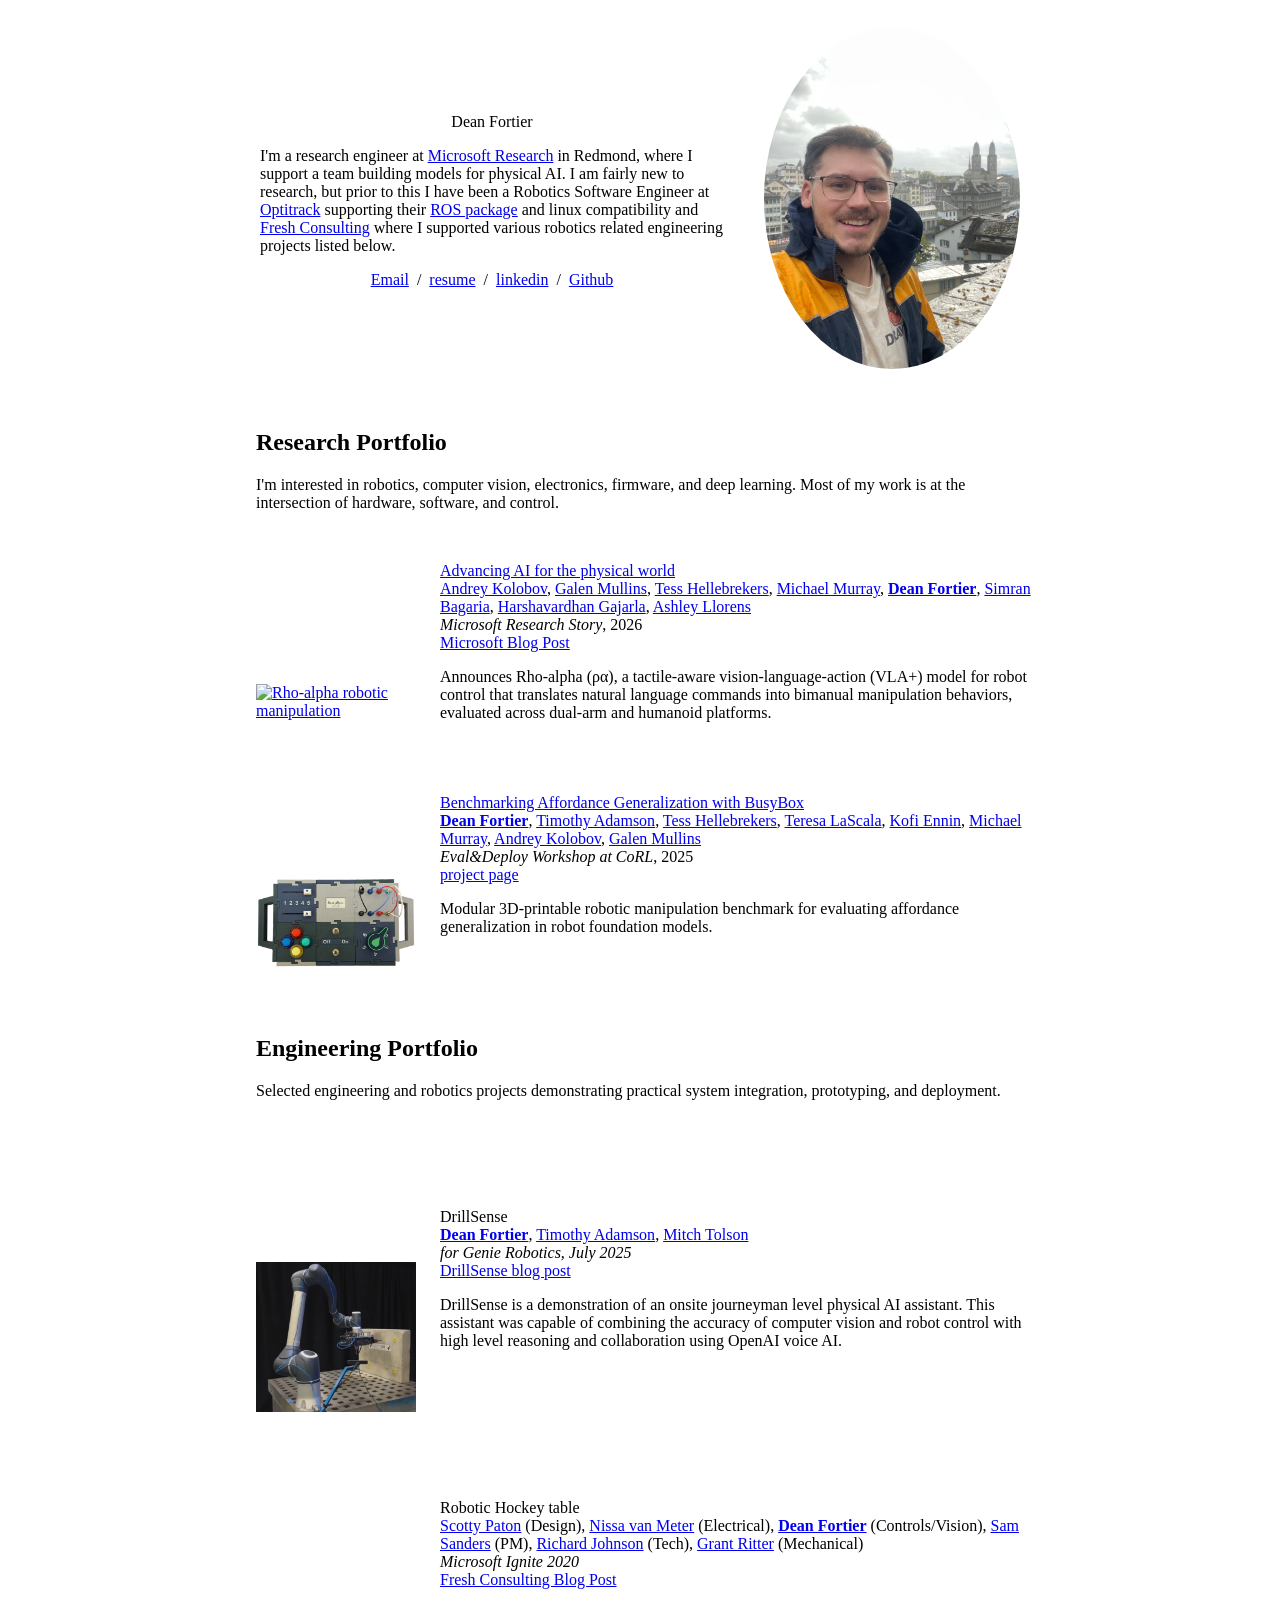
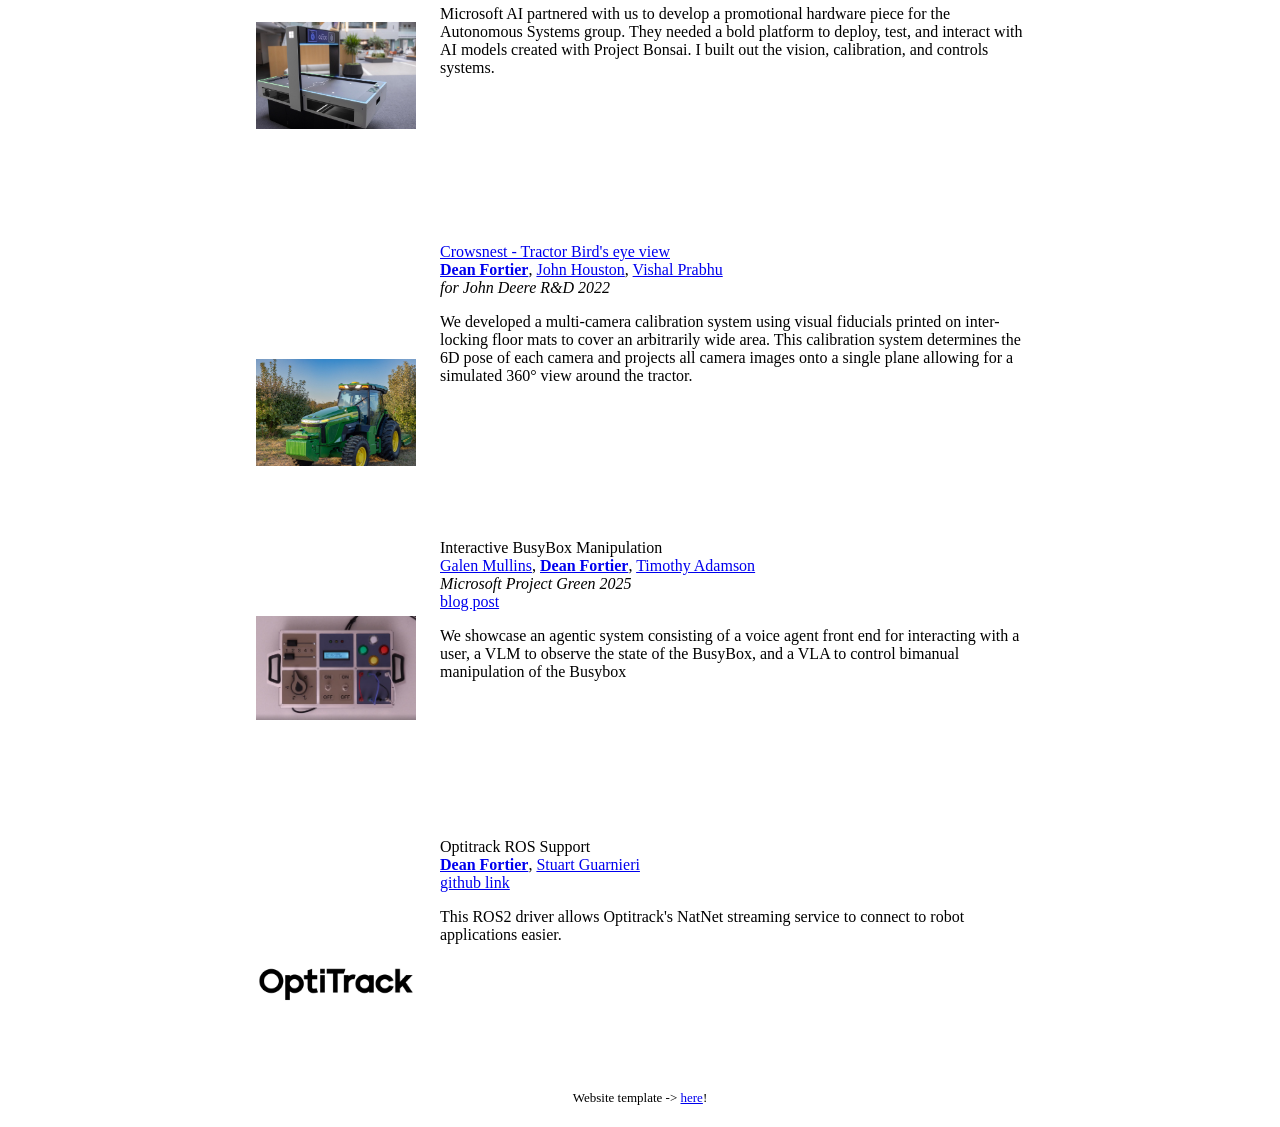
==== index.html @ b057dee7 "add rho-alpha blog post" ====
<!DOCTYPE HTML>
<html lang="en">
  <head>
    <meta http-equiv="Content-Type" content="text/html; charset=UTF-8">

    <title>Dean Fortier</title>

    <meta name="author" content="Dean Fortier">
    <meta name="viewport" content="width=device-width, initial-scale=1">
    <link rel="shortcut icon" href="images/favicon/favicon.ico" type="image/x-icon">
    <link rel="stylesheet" type="text/css" href="stylesheet.css">
    
  </head>

  <body>
    <table style="width:100%;max-width:800px;border:0px;border-spacing:0px;border-collapse:separate;margin-right:auto;margin-left:auto;"><tbody>
      <tr style="padding:0px">
        <td style="padding:0px">
          <table style="width:100%;border:0px;border-spacing:0px;border-collapse:separate;margin-right:auto;margin-left:auto;"><tbody>
            <tr style="padding:0px">
              <td style="padding:2.5%;width:63%;vertical-align:middle">
                <p class="name" style="text-align: center;">
                  Dean Fortier
                </p>
                <p>
		I'm a research engineer at <a href="https://www.microsoft.com/en-us/research/lab/microsoft-research-ai/">Microsoft Research</a> in Redmond, where I support a team building models for physical AI.
    I am fairly new to research, but prior to this I have been a Robotics Software Engineer at <a href="https://www.optitrack.com/">Optitrack</a> supporting their <a href="https://github.com/OptiTrack/mocap4ros2_optitrack">ROS package</a> and linux compatibility
    and <a href="https://www.freshconsulting.com/">Fresh Consulting</a> where I supported various robotics related engineering projects listed below.
                </p>
                <p style="text-align:center">
                  <a href="mailto:dean4ta@gmail.com">Email</a> &nbsp;/&nbsp;
                  <a href="data/Dean_Fortier_Resume_2026.pdf">resume</a> &nbsp;/&nbsp;
                  <a href="https://www.linkedin.com/in/deanfortier/">linkedin</a> &nbsp;/&nbsp;
                  <a href="https://github.com/dean4ta/">Github</a>
                </p>
              </td>
              <td style="padding:2.5%;width:37%;max-width:37%">
                <a href="images/DeanFortier.jpg"><img style="width:100%;max-width:100%;object-fit: cover; border-radius: 50%;" alt="profile photo" src="images/DeanFortier.jpg" class="hoverZoomLink"></a>
              </td>
            </tr>
          </tbody></table>
          <table style="width:100%;border:0px;border-spacing:0px;border-collapse:separate;margin-right:auto;margin-left:auto;"><tbody>
              <tr>
              <td style="padding:16px;width:100%;vertical-align:middle">
                <h2>Research Portfolio</h2>
                <p>
                  I'm interested in robotics, computer vision, electronics, firmware, and deep learning. Most of my work is at the intersection of hardware, software, and control.
                </p>
              </td>
            </tr>
          </tbody></table>
          <table style="width:100%;border:0px;border-spacing:0px 10px;border-collapse:separate;margin-right:auto;margin-left:auto;"><tbody>

<tr onmouseout="rhoalpha_stop()" onmouseover="rhoalpha_start()">
      <td style="padding:16px;width:20%;vertical-align:middle">
        <a href="https://www.microsoft.com/en-us/research/story/advancing-ai-for-the-physical-world/">
          <div class="one">
            <div class="two" id='rhoalpha_image'>
              <video width="160" height="100" muted autoplay loop style="object-fit: cover;">
                <source src="images/aloha_rotate_busybox.mp4" type="video/mp4">
                Your browser does not support the video tag.
              </video>
            </div>
            <img id="rhoalpha_hero" src="https://www.microsoft.com/en-us/research/wp-content/uploads/2026/01/Rho-Alpha_hero_2000x1333-1024x682.jpg" width="160" height="100" style="object-fit: cover;" alt="Rho-alpha robotic manipulation">
          </div>
        </a>
        <script type="text/javascript">
          function rhoalpha_start() {
            document.getElementById('rhoalpha_image').style.opacity = "1";
            document.getElementById('rhoalpha_hero').style.opacity = "0";
          }

          function rhoalpha_stop() {
            document.getElementById('rhoalpha_image').style.opacity = "0";
            document.getElementById('rhoalpha_hero').style.opacity = "1";
          }
          rhoalpha_stop();
        </script>
      </td>
      <td style="padding:8px;width:80%;vertical-align:middle">
        <a href="https://www.microsoft.com/en-us/research/story/advancing-ai-for-the-physical-world/">
          <span class="papertitle">Advancing AI for the physical world</span>
        </a>
        <br>
        <a href="https://www.microsoft.com/en-us/research/people/akolobov/">Andrey Kolobov</a>,
        <a href="https://www.linkedin.com/in/galen-mullins-b077a66a/">Galen Mullins</a>,
        <a href="https://tesshellebrekers.com/">Tess Hellebrekers</a>,
        <a href="https://www.mmurray.com/">Michael Murray</a>,
        <a href="https://www.linkedin.com/in/deanfortier/"><strong>Dean Fortier</strong></a>,
        <a href="https://www.linkedin.com/in/simran-bagaria-12bb79246/">Simran Bagaria</a>,
        <a href="https://www.linkedin.com/in/harshavardhan-reddy18/">Harshavardhan Gajarla</a>,
        <a href="https://www.microsoft.com/en-us/research/people/allorens/?msockid=086d971b30686dc43aa0822e312b6cba">Ashley Llorens</a>
        <br>
        <em>Microsoft Research Story</em>, 2026
        <br>
        <a href="https://www.microsoft.com/en-us/research/story/advancing-ai-for-the-physical-world/">Microsoft Blog Post</a>
        <p></p>
        <p>
        Announces Rho-alpha (ρα), a tactile-aware vision-language-action (VLA+) model for robot control that translates natural language commands into bimanual manipulation behaviors, evaluated across dual-arm and humanoid platforms.
        </p>
      </td>
    </tr>

<tr onmouseout="busybox_stop()" onmouseover="busybox_start()">
      <td style="padding:16px;width:20%;vertical-align:middle">
        <div class="one">
          <div class="two" id='busybox_image'>
            <video width="160" height="100" muted autoplay loop style="object-fit: cover;">
              <source src="images/bb_teleop.mp4" type="video/mp4">
              Your browser does not support the video tag.
            </video>
          </div>
          <img id="busybox_hero" src='images/bb_head_no_background.png' width="160">
        </div>
        <script type="text/javascript">
          function busybox_start() {
            document.getElementById('busybox_image').style.opacity = "1";
            document.getElementById('busybox_hero').style.opacity = "0";
          }

          function busybox_stop() {
            document.getElementById('busybox_image').style.opacity = "0";
            document.getElementById('busybox_hero').style.opacity = "1";
          }
          busybox_stop();
        </script>
      </td>
      <td style="padding:8px;width:80%;vertical-align:middle">
        <a href="https://microsoft.github.io/BusyBox/">
          <span class="papertitle">Benchmarking Affordance Generalization with BusyBox</span>
        </a>
        <br>
        <a href="https://www.linkedin.com/in/deanfortier/"><strong>Dean Fortier</strong></a>,
        <a href="https://scholar.google.com/citations?user=-NVFbtsAAAAJ&hl=en&oi=ao">Timothy Adamson</a>,
        <a href="https://tesshellebrekers.com/">Tess Hellebrekers</a>,
        <a href="https://www.linkedin.com/in/teresa-lascala-046130b8/">Teresa LaScala</a>,
        <a href="https://www.linkedin.com/in/kofi-ennin-a8443024a/">Kofi Ennin</a>,
        <a href="https://www.mmurray.com/">Michael Murray</a>,
        <a href="https://www.microsoft.com/en-us/research/people/akolobov/">Andrey Kolobov</a>,
        <a href="https://www.linkedin.com/in/galen-mullins-b077a66a/">Galen Mullins</a>
        <br>
        <em>Eval&Deploy Workshop at CoRL</em>, 2025
        <br>
        <a href="https://microsoft.github.io/BusyBox/">project page</a>
        <p></p>
        <p>
        Modular 3D-printable robotic manipulation benchmark for evaluating affordance generalization in robot foundation models.
        </p>
      </td>
    </tr>
    <tr>
      <td style="padding:16px;width:100%;vertical-align:middle" colspan="2">
        <h2>Engineering Portfolio</h2>
        <p>
          Selected engineering and robotics projects demonstrating practical system integration, prototyping, and deployment.
        </p>
      </td>
    </tr>

    <tr onmouseout="drillsense_stop()" onmouseover="drillsense_start()">
      <td style="padding:16px;width:20%;vertical-align:middle">
        <div class="one">
          <div class="two" id='drillsense_image'>
            <video width="160" height="100" muted autoplay loop style="object-fit: cover;">
              <source src="images/drillsense_demo.mp4" type="video/mp4">
              Your browser does not support the video tag.
            </video>
          </div>
          <img id="drillsense_hero" src='images/drillsense_hero.png' width="160" alt="DrillSense hero image">
        </div>
        <script type="text/javascript">
          function drillsense_start() {
            document.getElementById('drillsense_image').style.opacity = "1";
            document.getElementById('drillsense_hero').style.opacity = "0";
          }

          function drillsense_stop() {
            document.getElementById('drillsense_image').style.opacity = "0";
            document.getElementById('drillsense_hero').style.opacity = "1";
          }
          drillsense_stop();
        </script>
      </td>
      <td style="padding:8px;width:80%;vertical-align:middle">
        <span class="papertitle">DrillSense</span>
        <br>
        <a href="https://www.linkedin.com/in/deanfortier/"><strong>Dean Fortier</strong></a>,
        <a href="https://scholar.google.com/citations?user=-NVFbtsAAAAJ&hl=en&oi=ao">Timothy Adamson</a>,
        <a href="https://www.linkedin.com/in/mitch-tolson">Mitch Tolson</a>
        <br>
        <em>for Genie Robotics, July 2025</em>
        <br>
        <a href="blog_posts/drillsense.html">DrillSense blog post</a>
        <!-- Add blog post link here -->
        <p></p>
        <p>
        DrillSense is a demonstration of an onsite journeyman level physical AI assistant. This assistant was capable of combining the accuracy of computer vision and robot control with high level reasoning and collaboration using OpenAI voice AI.
        </p>
      </td>
    </tr>
    <tr onmouseout="hockey_stop()" onmouseover="hockey_start()">
      <td style="padding:16px;width:20%;vertical-align:middle">
        <div class="one">
          <div class="two" id='hockey_image'>
            <video width="100" height="160" muted autoplay loop style="object-fit: cover;">
              <source src="images/hockey_bot_demo.MP4" type="video/mp4">
              Your browser does not support the video tag.
            </video>
          </div>
          <img id="hockey_hero" src='images/Hockeybot-Hero-Shot.jpg' width="160" alt="Robotic Hockey table hero image">
        </div>
        <script type="text/javascript">
          function hockey_start() {
            document.getElementById('hockey_image').style.opacity = "1";
            document.getElementById('hockey_hero').style.opacity = "0";
          }

          function hockey_stop() {
            document.getElementById('hockey_image').style.opacity = "0";
            document.getElementById('hockey_hero').style.opacity = "1";
          }
          hockey_stop();
        </script>
      </td>
      <td style="padding:8px;width:80%;vertical-align:middle">
        <span class="papertitle">Robotic Hockey table</span>
        <br>
        <a href="https://www.scottypaton.com/">Scotty Paton</a> (Design),
        <a href="https://www.linkedin.com/in/nissa-van-meter/">Nissa van Meter</a> (Electrical),
        <a href="https://www.linkedin.com/in/deanfortier/"><strong>Dean Fortier</strong></a> (Controls/Vision),
        <a href="https://www.linkedin.com/in/samantha-sanders/">Sam Sanders</a> (PM),
        <a href="https://www.linkedin.com/in/richard-brian-johnson/">Richard Johnson</a> (Tech),
        <a href="https://www.grantritterdesigns.com/">Grant Ritter</a> (Mechanical)
        <br>
        <em>Microsoft Ignite 2020</em>
        <br>
        <a href="https://www.freshconsulting.com/work/microsoft-robotic-air-hockey/">Fresh Consulting Blog Post</a>
        <p>
        Microsoft AI partnered with us to develop a promotional hardware piece for the Autonomous Systems group. They needed a bold platform to deploy, test, and interact with AI models created with Project Bonsai. I built out the vision, calibration, and controls systems.
        </p>
      </td>
    </tr>

    <tr onmouseout="crowsnest_stop()" onmouseover="crowsnest_start()">
      <td style="padding:16px;width:20%;vertical-align:middle">
        <div class="one">
          <div class="two" id='crowsnest_image'>
            <video width="100" height="180" muted autoplay loop style="object-fit: cover;">
              <source src="images/crows_demo.mp4" type="video/mp4">
              Your browser does not support the video tag.
            </video>
          </div>
          <img id="crowsnest_hero" src='images/E-Power-tractor_01.jpg' width="160" alt="Crowsnest hero image">
        </div>
        <script type="text/javascript">
          function crowsnest_start() {
            document.getElementById('crowsnest_image').style.opacity = "1";
            document.getElementById('crowsnest_hero').style.opacity = "0";
          }

          function crowsnest_stop() {
            document.getElementById('crowsnest_image').style.opacity = "0";
            document.getElementById('crowsnest_hero').style.opacity = "1";
          }
          crowsnest_stop();
        </script>
      </td>
      <td style="padding:8px;width:80%;vertical-align:middle">
        <a href="https://www.deere.com/">
          <span class="papertitle">Crowsnest - Tractor Bird's eye view</span>
        </a>
        <br>
        <a href="https://www.linkedin.com/in/deanfortier/"><strong>Dean Fortier</strong></a>,
        <a href="https://www.linkedin.com/in/john-houston-700b24132/">John Houston</a>,
        <a href="https://www.linkedin.com/in/vishal-prabhu/">Vishal Prabhu</a>
        <br>
        <em>for John Deere R&amp;D 2022</em>
        <p></p>
        <p>
        We developed a multi-camera calibration system using visual fiducials printed on inter-locking floor mats to cover an arbitrarily wide area. This calibration system determines the 6D pose of each camera and projects all camera images onto a single plane allowing for a simulated 360&deg; view around the tractor.
        </p>
      </td>
    </tr>
    <tr onmouseout="interactive_busybox_stop()" onmouseover="interactive_busybox_start()">
      <td style="padding:16px;width:20%;vertical-align:middle">
        <div class="one">
          <div class="two" id='interactive_busybox_image'>
            <video width="160" height="100" muted autoplay loop style="object-fit: cover;">
              <source src="images/Tim-Aloha-Taskbox-Demo-subtitled-cropped.mp4" type="video/mp4">
              Your browser does not support the video tag.
            </video>
          </div>
          <img id="interactive_busybox_hero" src='images/Tim-Aloha-hero.png' width="160" alt="Interactive BusyBox hero image">
        </div>
        <script type="text/javascript">
          function interactive_busybox_start() {
            document.getElementById('interactive_busybox_image').style.opacity = "1";
            document.getElementById('interactive_busybox_hero').style.opacity = "0";
          }

          function interactive_busybox_stop() {
            document.getElementById('interactive_busybox_image').style.opacity = "0";
            document.getElementById('interactive_busybox_hero').style.opacity = "1";
          }
          interactive_busybox_stop();
        </script>
      </td>
      <td style="padding:8px;width:80%;vertical-align:middle">
        <span class="papertitle">Interactive BusyBox Manipulation</span>
        <br>
        <a href="https://www.linkedin.com/in/galen-mullins-b077a66a/">Galen Mullins</a>,
        <a href="https://www.linkedin.com/in/deanfortier/"><strong>Dean Fortier</strong></a>,
        <a href="https://scholar.google.com/citations?user=-NVFbtsAAAAJ&hl=en&oi=ao">Timothy Adamson</a>
        <br>
        <em>Microsoft Project Green 2025</em>
        <br>
        <a href="blog_posts/interactive_busybox.html">blog post</a>
        <br>
        <p>
        We showcase an agentic system consisting of a voice agent front end for interacting with a user, a VLM to observe the state of the BusyBox, and a VLA to control bimanual manipulation of the Busybox
        </p>
      </td>
    </tr>
    <tr onmouseout="optitrack_stop()" onmouseover="optitrack_start()">
      <td style="padding:16px;width:20%;vertical-align:middle">
        <div class="one">
          <div class="two" id='optitrack_image'>
            <video width="146" height="170" muted autoplay loop style="object-fit: cover;">
              <source src="images/motive_rviz.mp4" type="video/mp4">
              Your browser does not support the video tag.
            </video>
          </div>
          <img id="optitrack_hero" src='images/optitrack-vector-logo.png' width="160" alt="Optitrack hero image">
        </div>
        <script type="text/javascript">
          function optitrack_start() {
            document.getElementById('optitrack_image').style.opacity = "1";
            document.getElementById('optitrack_hero').style.opacity = "0";
          }

          function optitrack_stop() {
            document.getElementById('optitrack_image').style.opacity = "0";
            document.getElementById('optitrack_hero').style.opacity = "1";
          }
          optitrack_stop();
        </script>
      </td>
      <td style="padding:8px;width:80%;vertical-align:middle">
        <span class="papertitle">Optitrack ROS Support</span>
        <br>
        <a href="https://www.linkedin.com/in/deanfortier/"><strong>Dean Fortier</strong></a>,
        <a href="https://www.linkedin.com/in/stuart-guarnieri-5393481/">Stuart Guarnieri</a>
        <br>
        <a href="https://github.com/OptiTrack/mocap4ros2_optitrack">github link</a>
        <p></p>
        <p>
        This ROS2 driver allows Optitrack's NatNet streaming service to connect to robot applications easier.
        </p>
      </td>
    </tr>   
          </tbody></table>
            <table style="width:100%;border:0px;border-spacing:0px;border-collapse:separate;margin-right:auto;margin-left:auto;"><tbody>
            <tr>
              <td style="padding:0px">
              <br>
              <p style="text-align:center;font-size:small;">
                Website template -> <a href="https://github.com/jonbarron/jonbarron_website">here</a>!
              </p>
              </td>
            </tr>
            </tbody></table>
        </td>
      </tr>
    </table>
  </body>
</html>
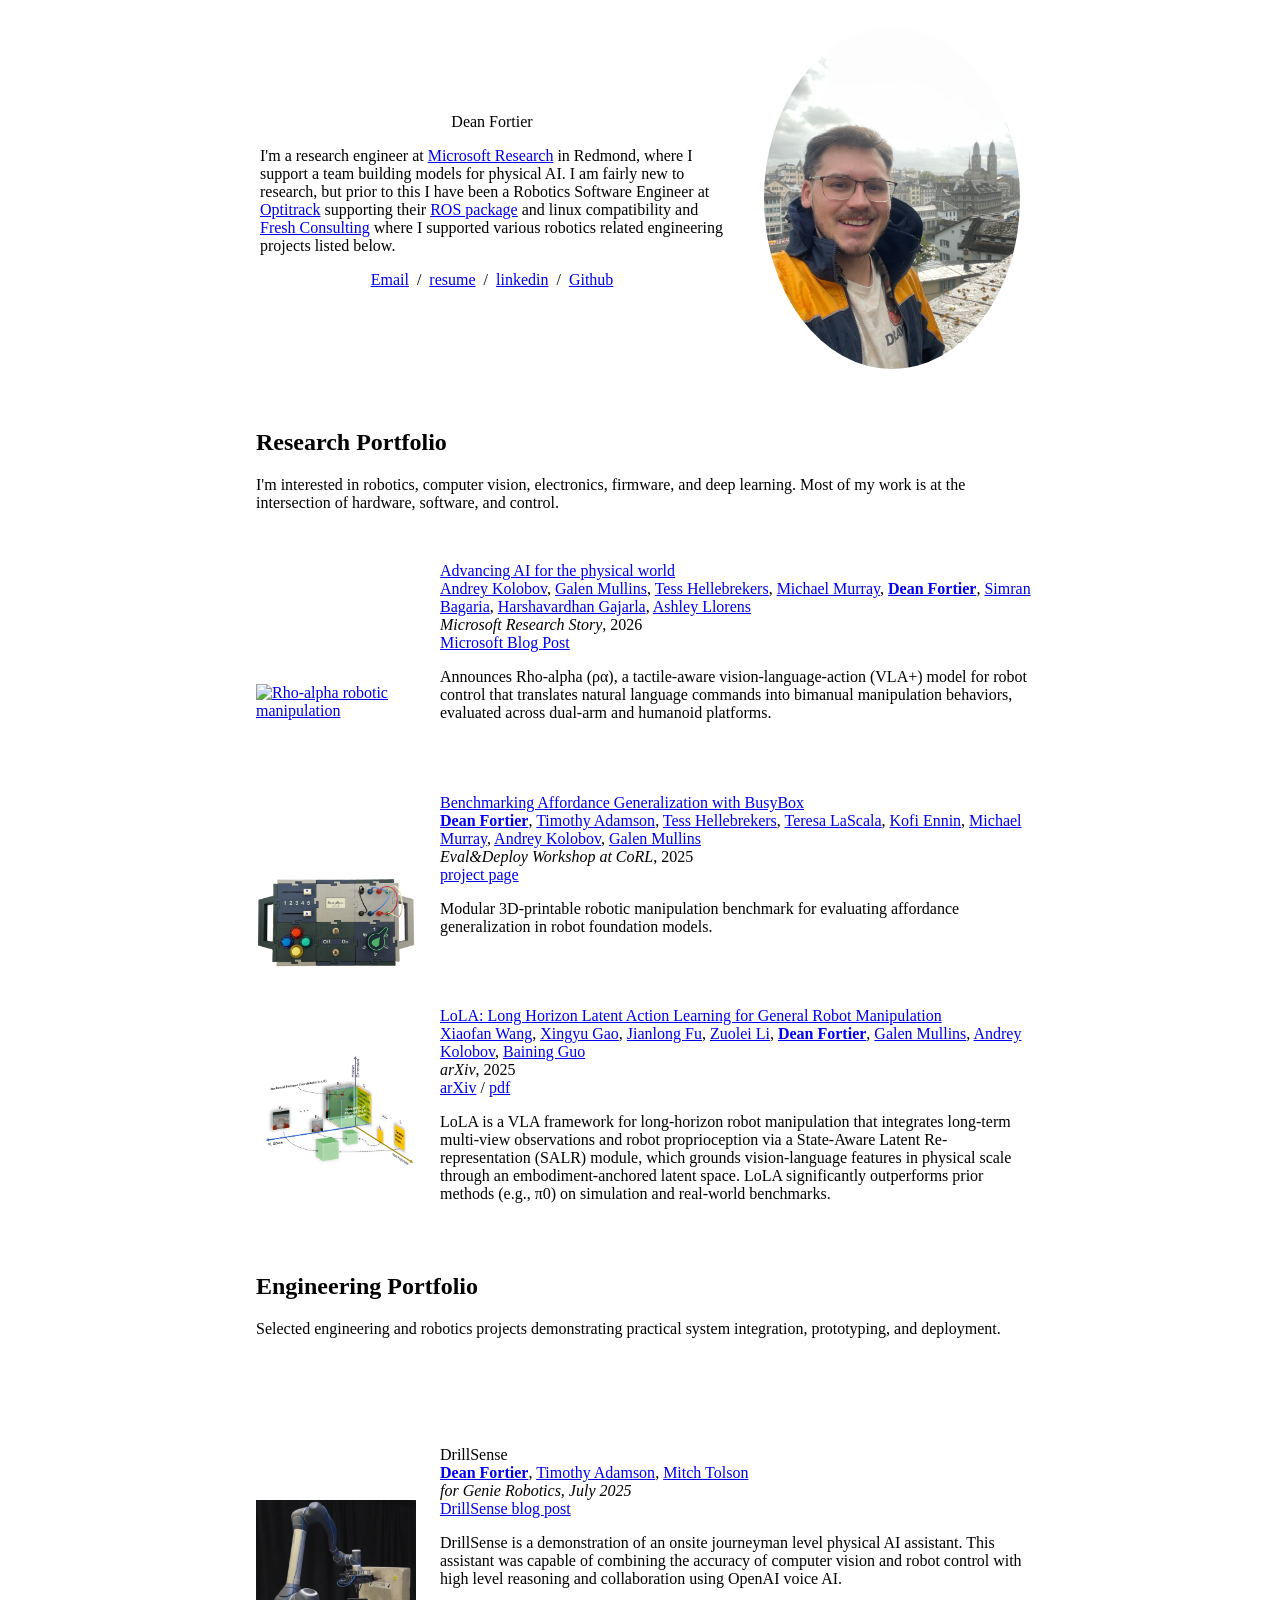
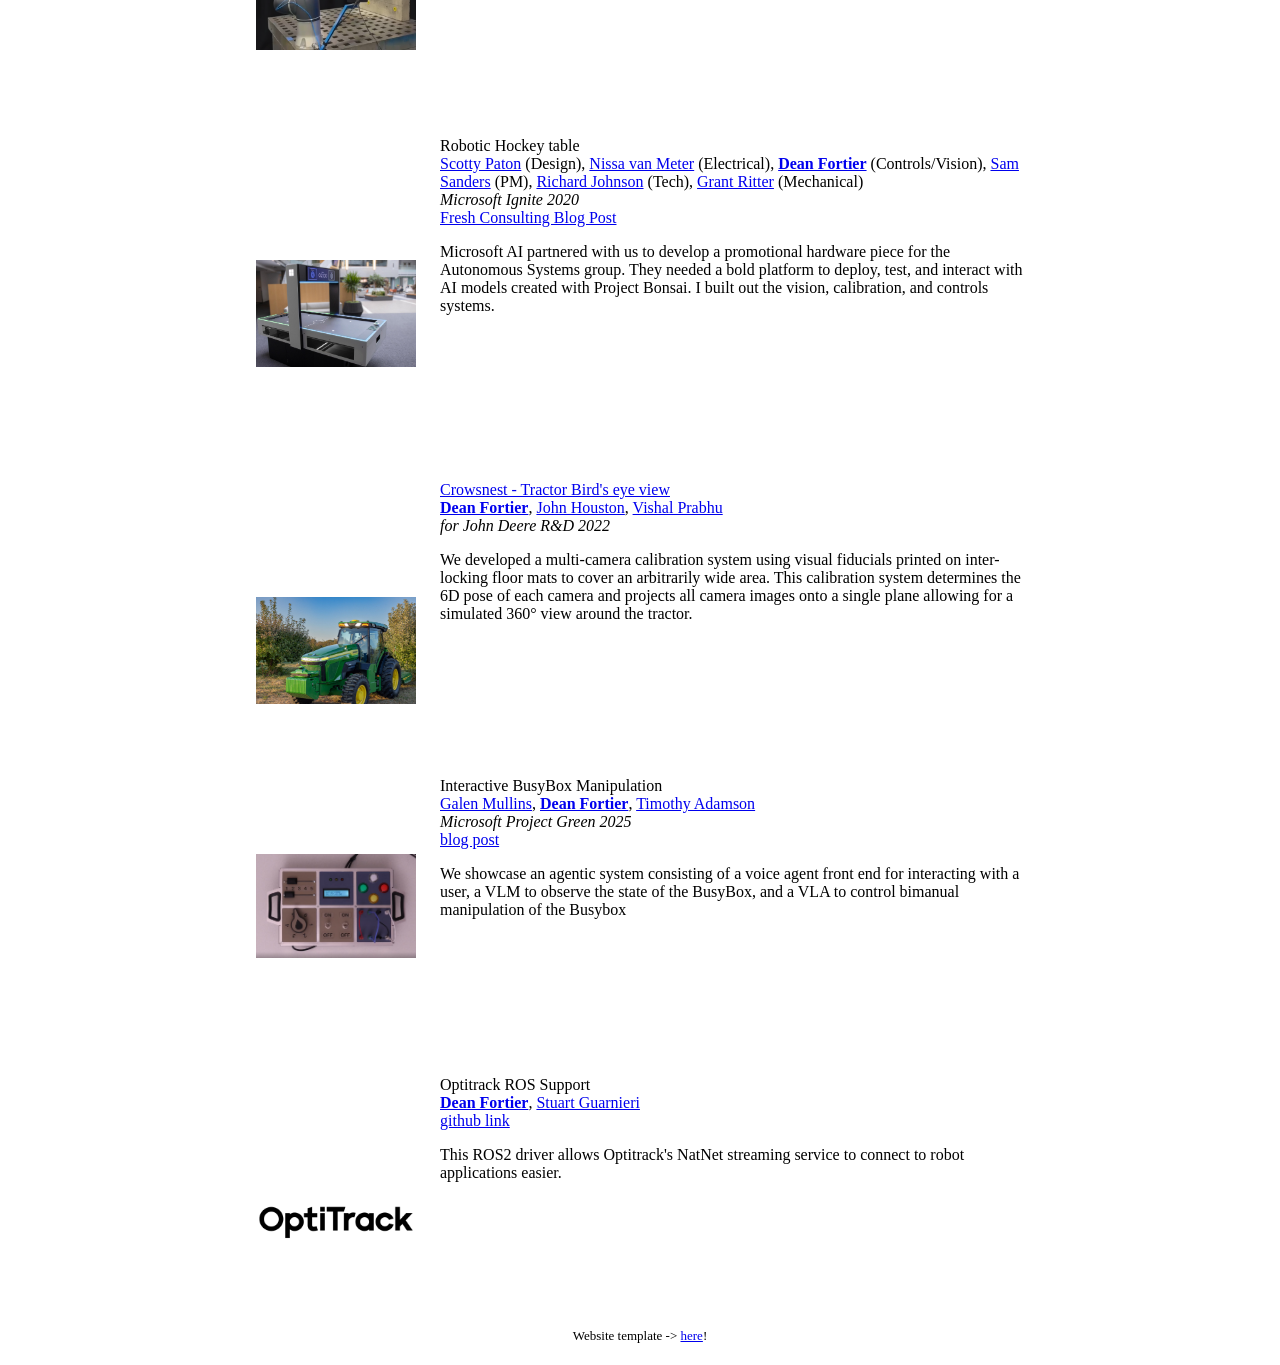
==== commit 79eff121: "add LoLA paper section with image and details" ====
--- a/index.html
+++ b/index.html
@@ -149,6 +149,38 @@
       </td>
     </tr>
     <tr>
+      <td style="padding:16px;width:20%;vertical-align:middle">
+        <a href="https://arxiv.org/abs/2512.20166">
+          <img src='images/lola_salr.png' width="160" style="object-fit: cover;" alt="LoLA State-Aware Latent Re-representation">
+        </a>
+      </td>
+      <td style="padding:8px;width:80%;vertical-align:middle">
+        <a href="https://arxiv.org/abs/2512.20166">
+          <span class="papertitle">LoLA: Long Horizon Latent Action Learning for General Robot Manipulation</span>
+        </a>
+        <br>
+        <a href="https://arxiv.org/search/cs?searchtype=author&query=Wang,+X">Xiaofan Wang</a>,
+        <a href="https://arxiv.org/search/cs?searchtype=author&query=Gao,+X">Xingyu Gao</a>,
+        <a href="https://arxiv.org/search/cs?searchtype=author&query=Fu,+J">Jianlong Fu</a>,
+        <a href="https://arxiv.org/search/cs?searchtype=author&query=Li,+Z">Zuolei Li</a>,
+        <a href="https://www.linkedin.com/in/deanfortier/"><strong>Dean Fortier</strong></a>,
+        <a href="https://www.linkedin.com/in/galen-mullins-b077a66a/">Galen Mullins</a>,
+        <a href="https://www.microsoft.com/en-us/research/people/akolobov/">Andrey Kolobov</a>,
+        <a href="https://arxiv.org/search/cs?searchtype=author&query=Guo,+B">Baining Guo</a>
+        <br>
+        <em>arXiv</em>, 2025
+        <br>
+        <a href="https://arxiv.org/abs/2512.20166">arXiv</a>
+        /
+        <a href="https://arxiv.org/pdf/2512.20166">pdf</a>
+        <p></p>
+        <p>
+        LoLA is a VLA framework for long-horizon robot manipulation that integrates long-term multi-view observations and robot proprioception via a State-Aware Latent Re-representation (SALR) module, which grounds vision-language features in physical scale through an embodiment-anchored latent space. LoLA significantly outperforms prior methods (e.g., &pi;0) on simulation and real-world benchmarks.
+        </p>
+      </td>
+    </tr>
+
+    <tr>
       <td style="padding:16px;width:100%;vertical-align:middle" colspan="2">
         <h2>Engineering Portfolio</h2>
         <p>
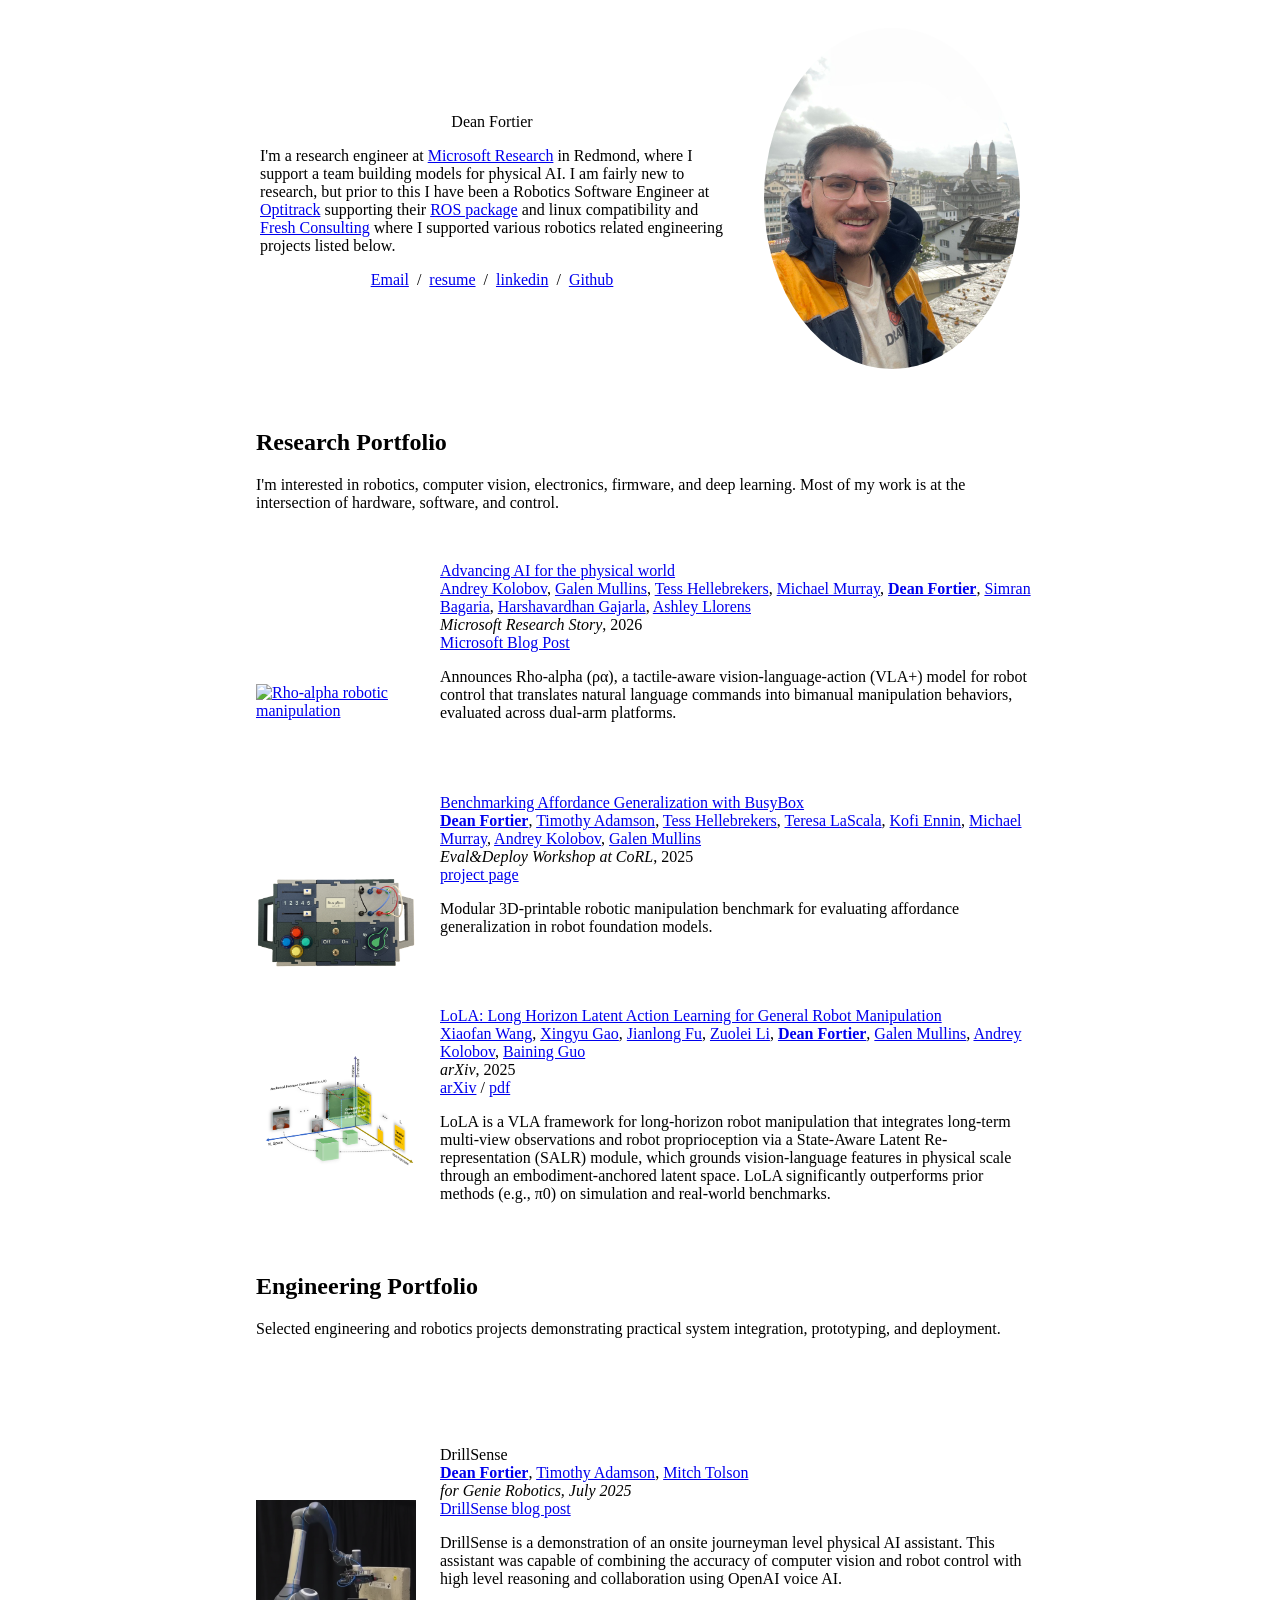
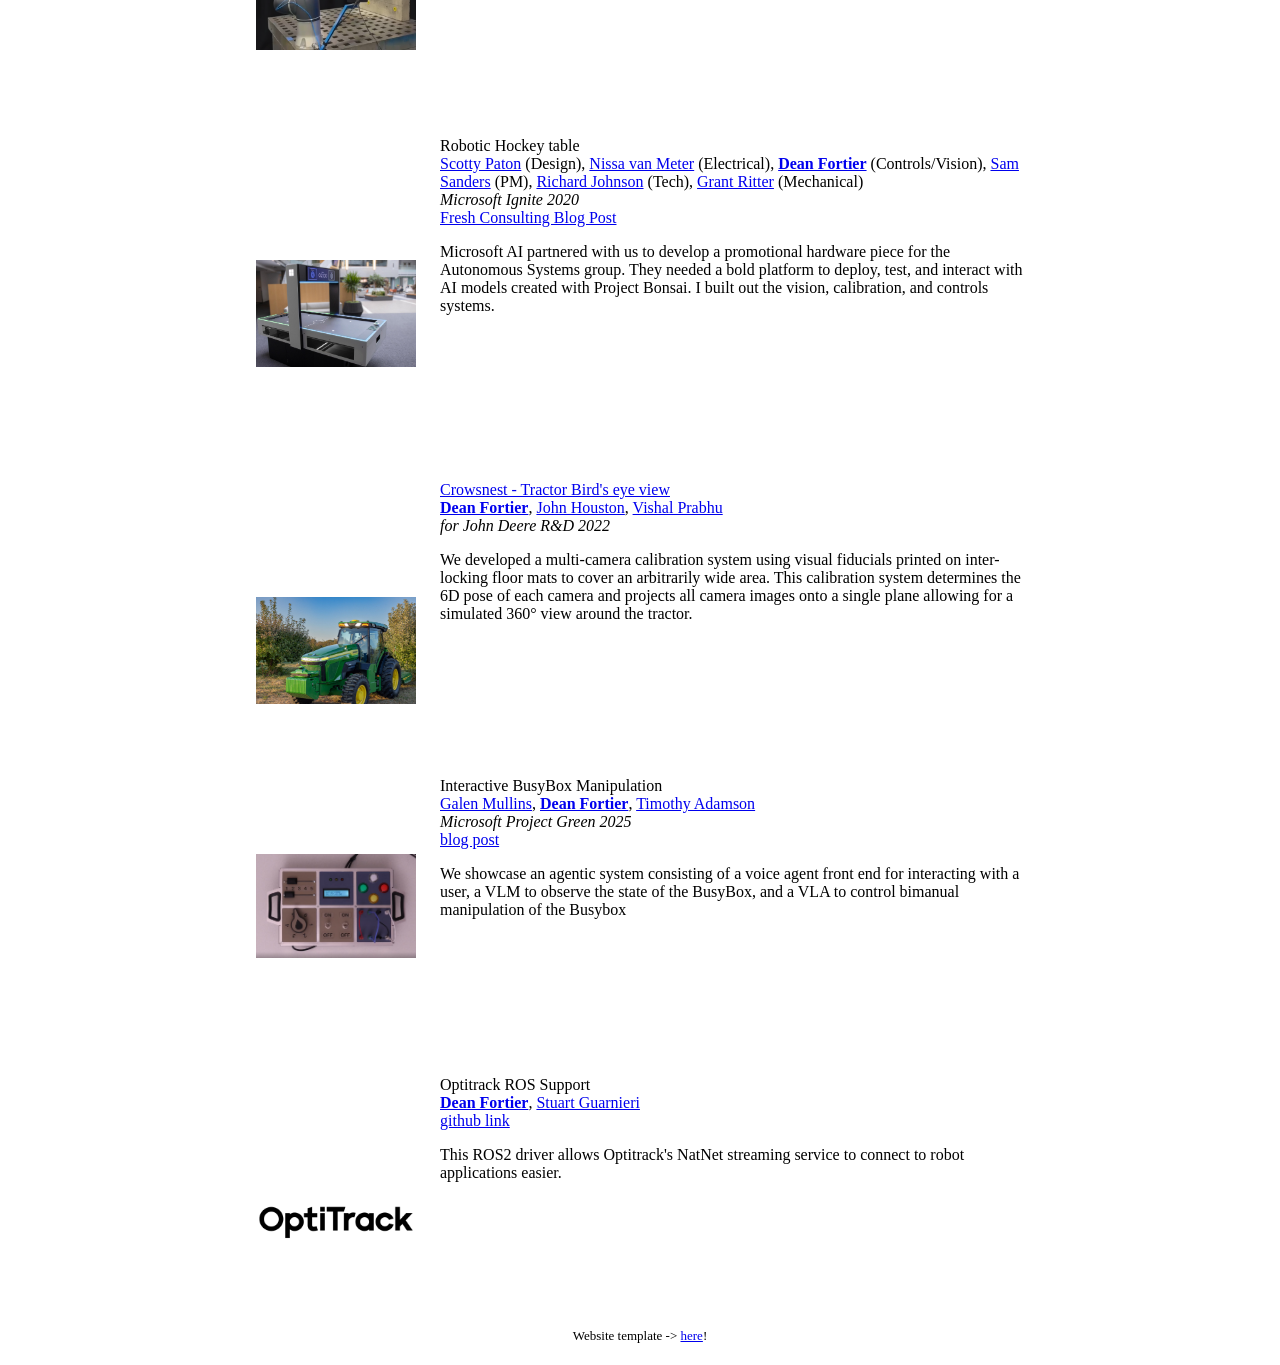
==== commit bf7bc4bf: "update Rho-alpha description to specify evaluation across dual-arm platforms" ====
--- a/index.html
+++ b/index.html
@@ -96,7 +96,7 @@
         <a href="https://www.microsoft.com/en-us/research/story/advancing-ai-for-the-physical-world/">Microsoft Blog Post</a>
         <p></p>
         <p>
-        Announces Rho-alpha (ρα), a tactile-aware vision-language-action (VLA+) model for robot control that translates natural language commands into bimanual manipulation behaviors, evaluated across dual-arm and humanoid platforms.
+        Announces Rho-alpha (ρα), a tactile-aware vision-language-action (VLA+) model for robot control that translates natural language commands into bimanual manipulation behaviors, evaluated across dual-arm platforms.
         </p>
       </td>
     </tr>
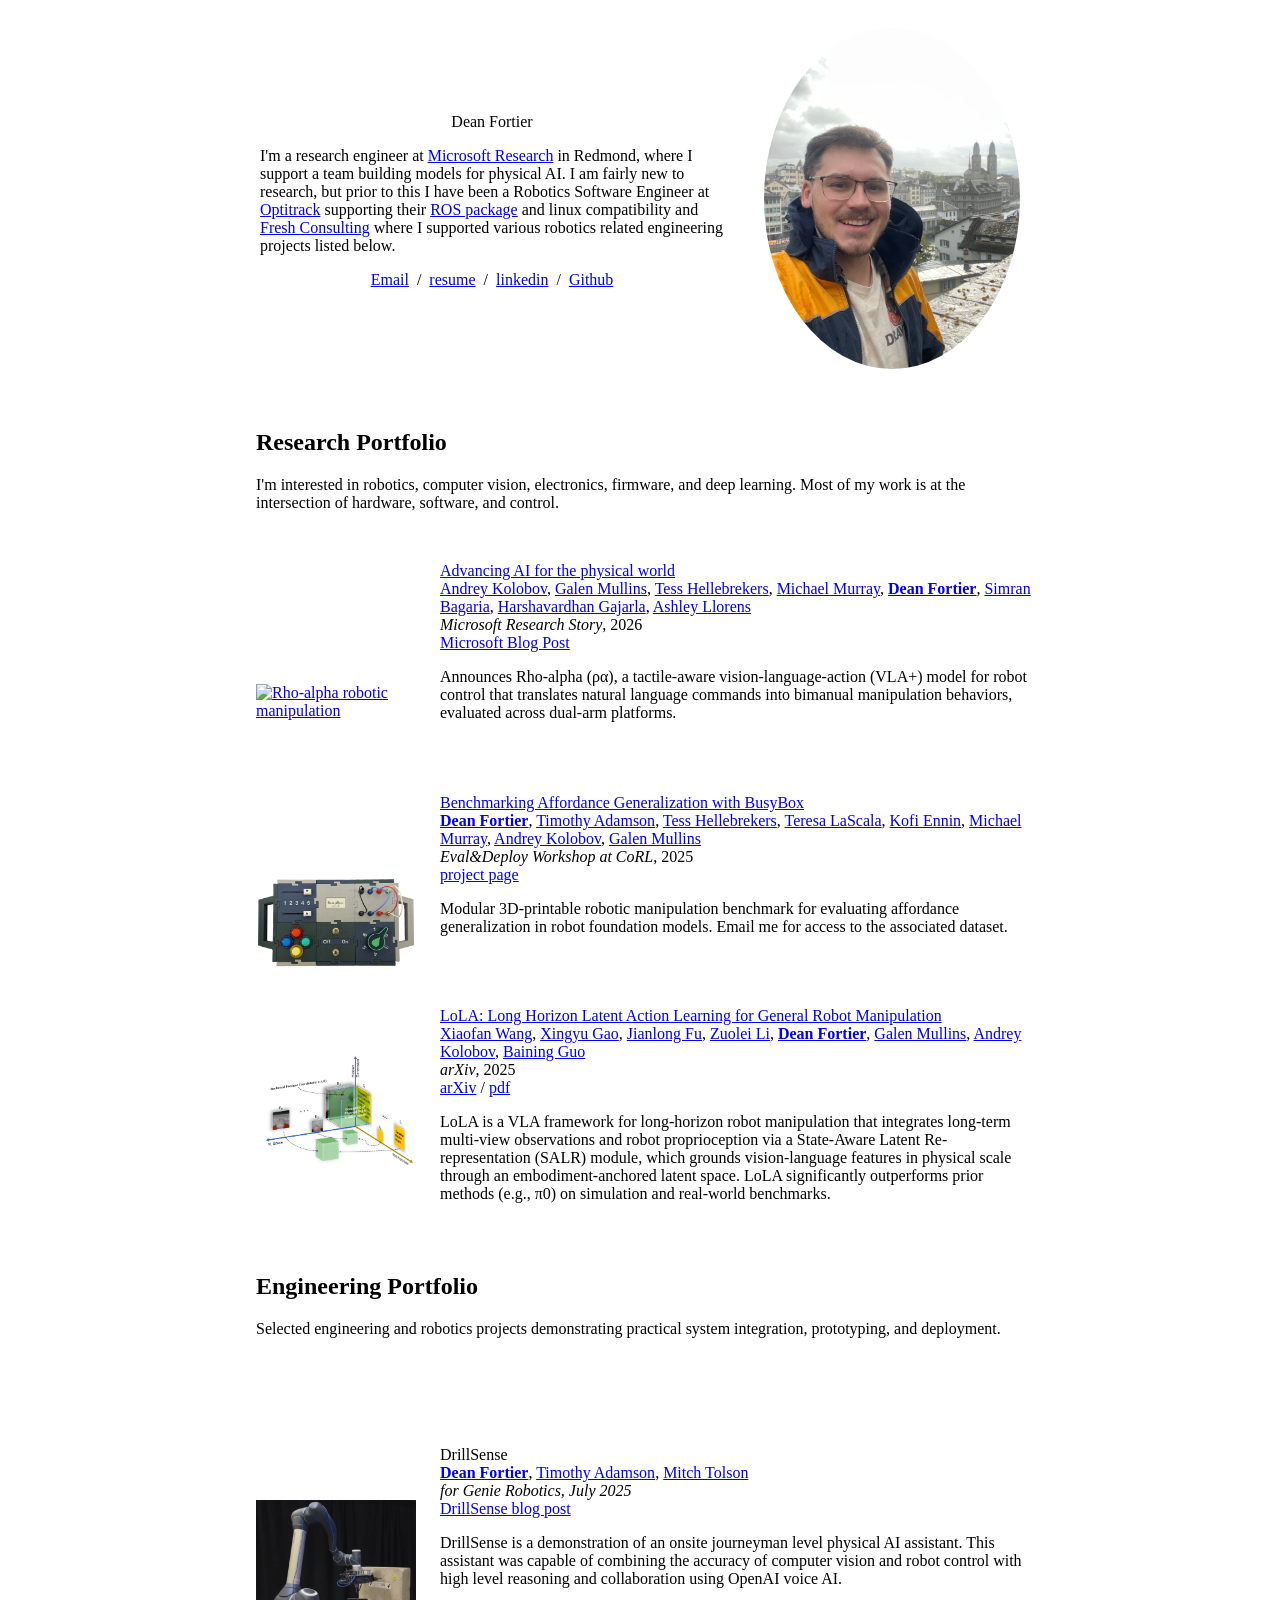
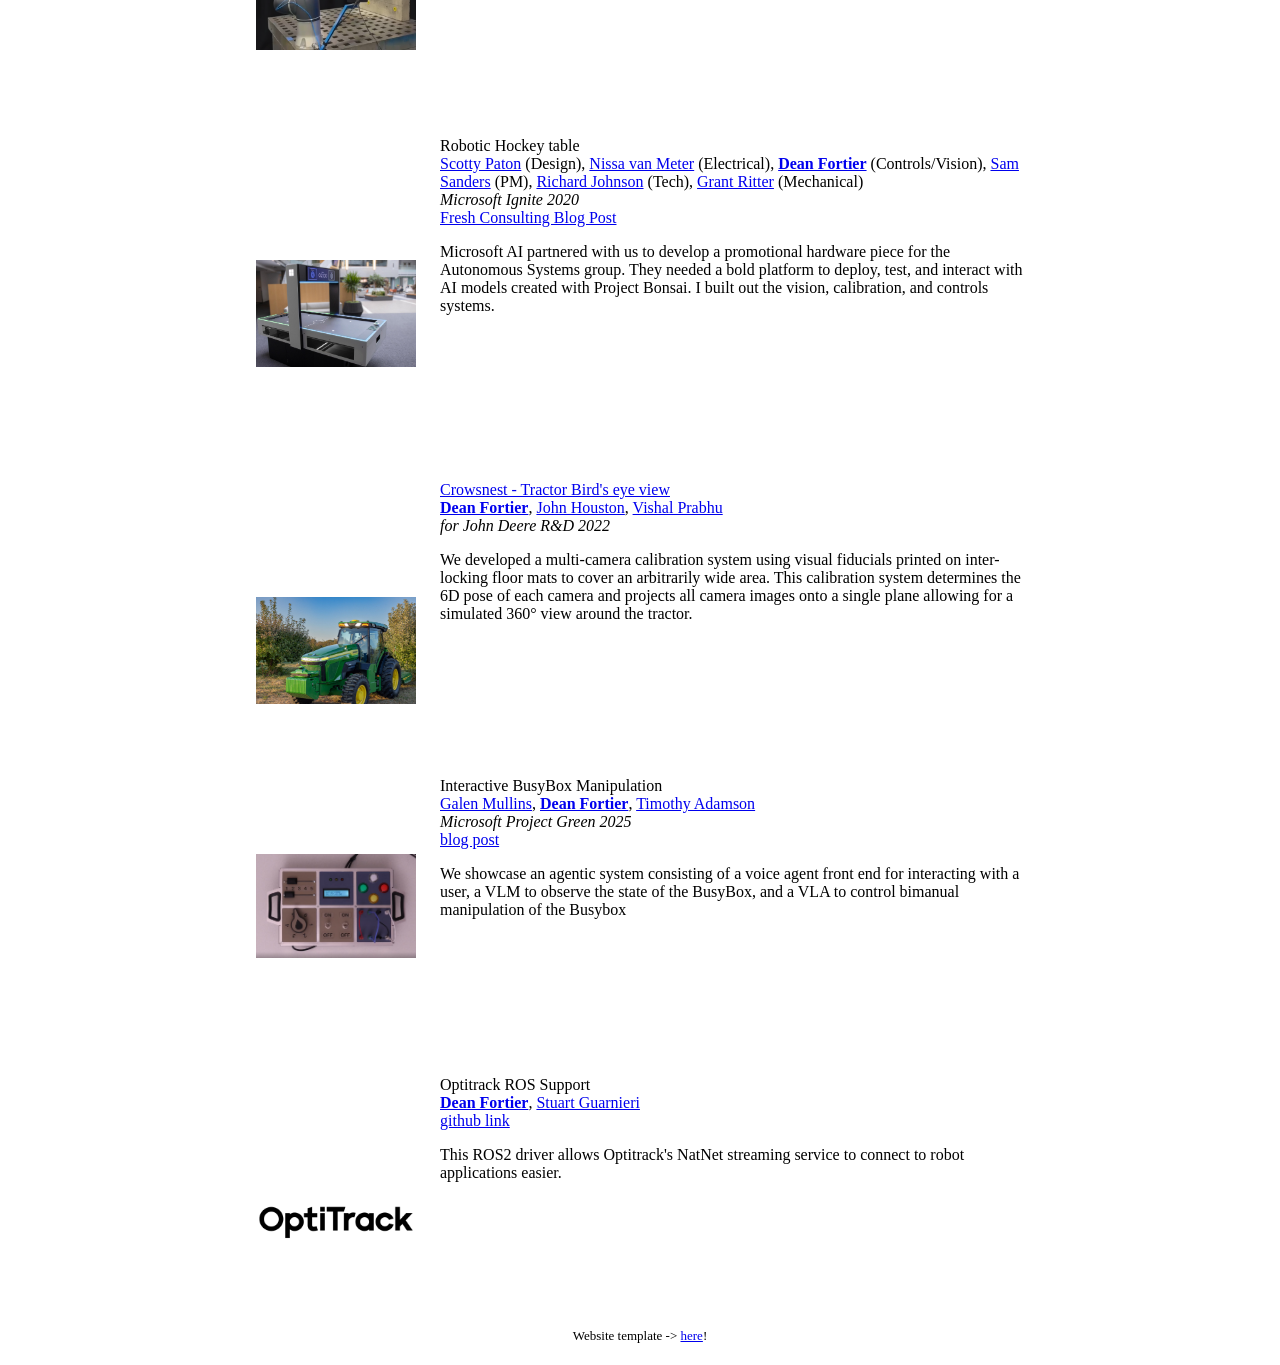
==== commit b41ac244: "update project description to include dataset access information" ====
--- a/index.html
+++ b/index.html
@@ -144,7 +144,7 @@
         <a href="https://microsoft.github.io/BusyBox/">project page</a>
         <p></p>
         <p>
-        Modular 3D-printable robotic manipulation benchmark for evaluating affordance generalization in robot foundation models.
+        Modular 3D-printable robotic manipulation benchmark for evaluating affordance generalization in robot foundation models. Email me for access to the associated dataset.
         </p>
       </td>
     </tr>
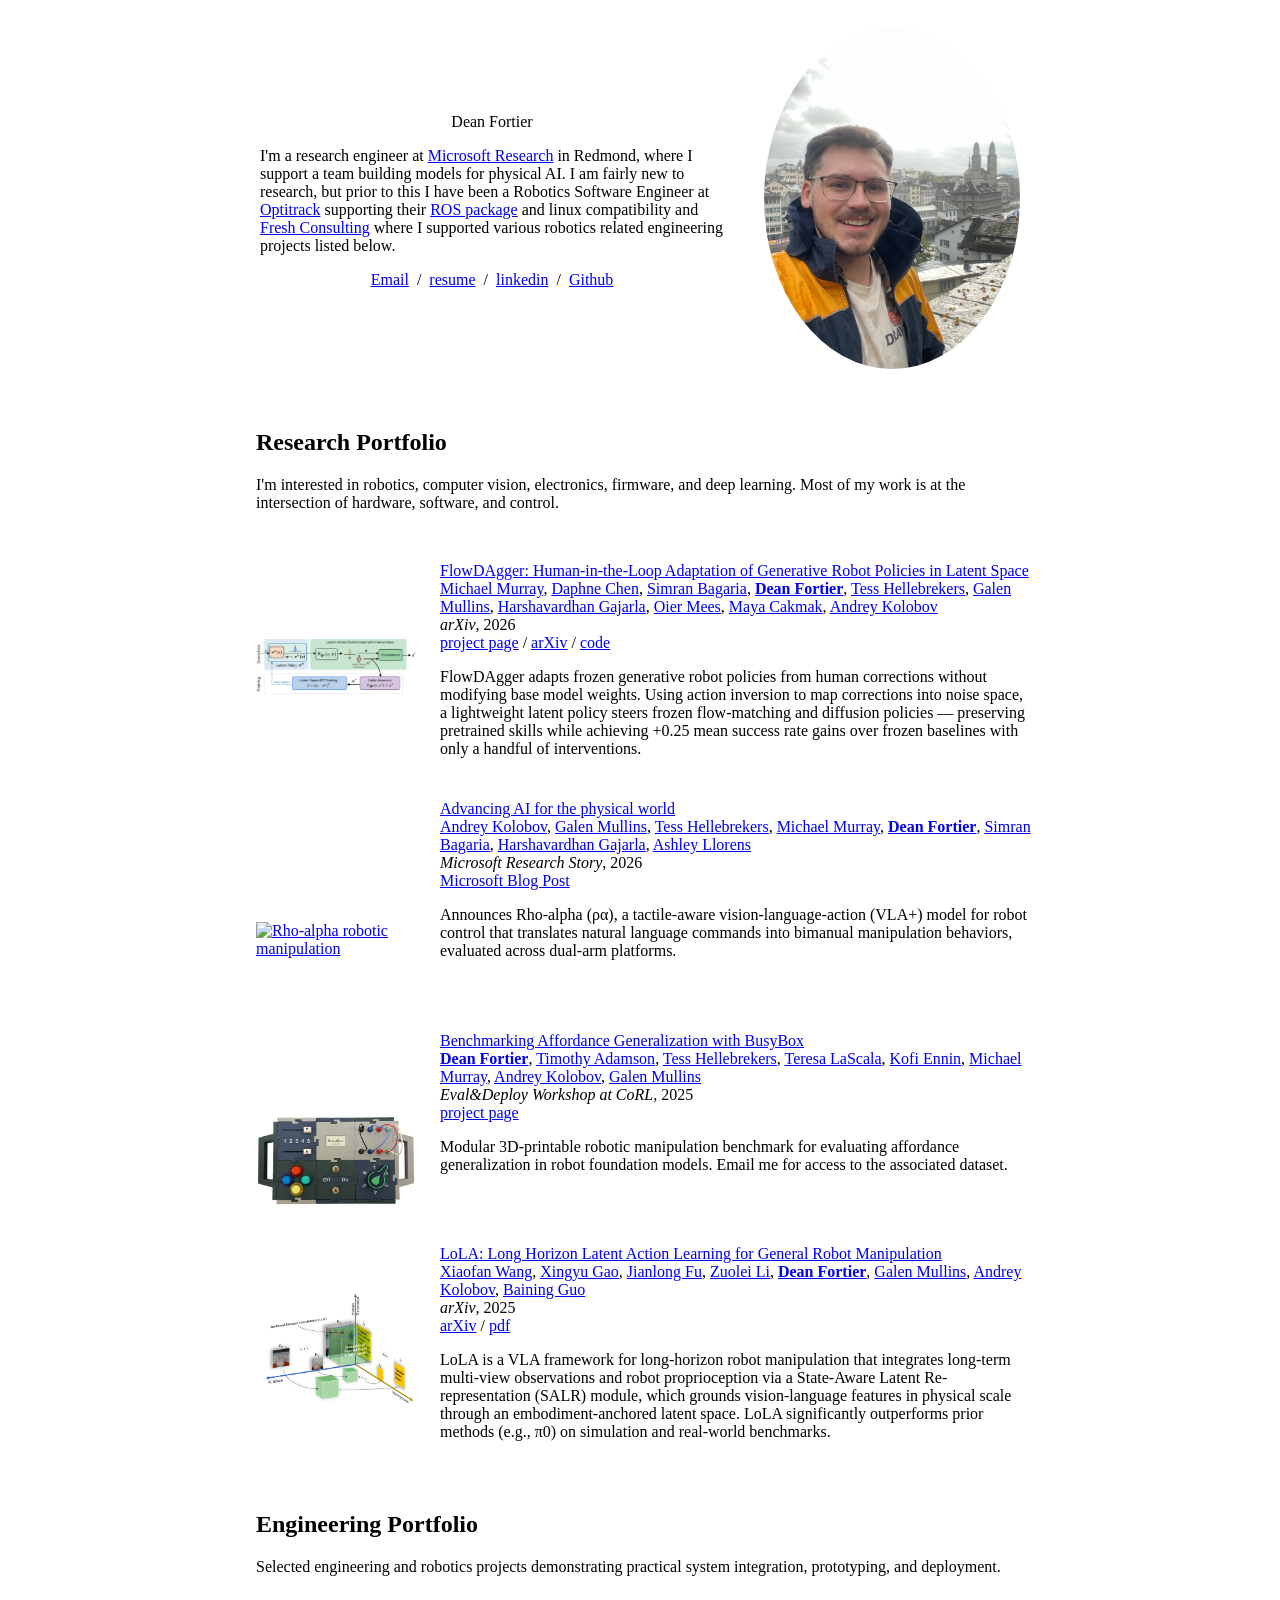
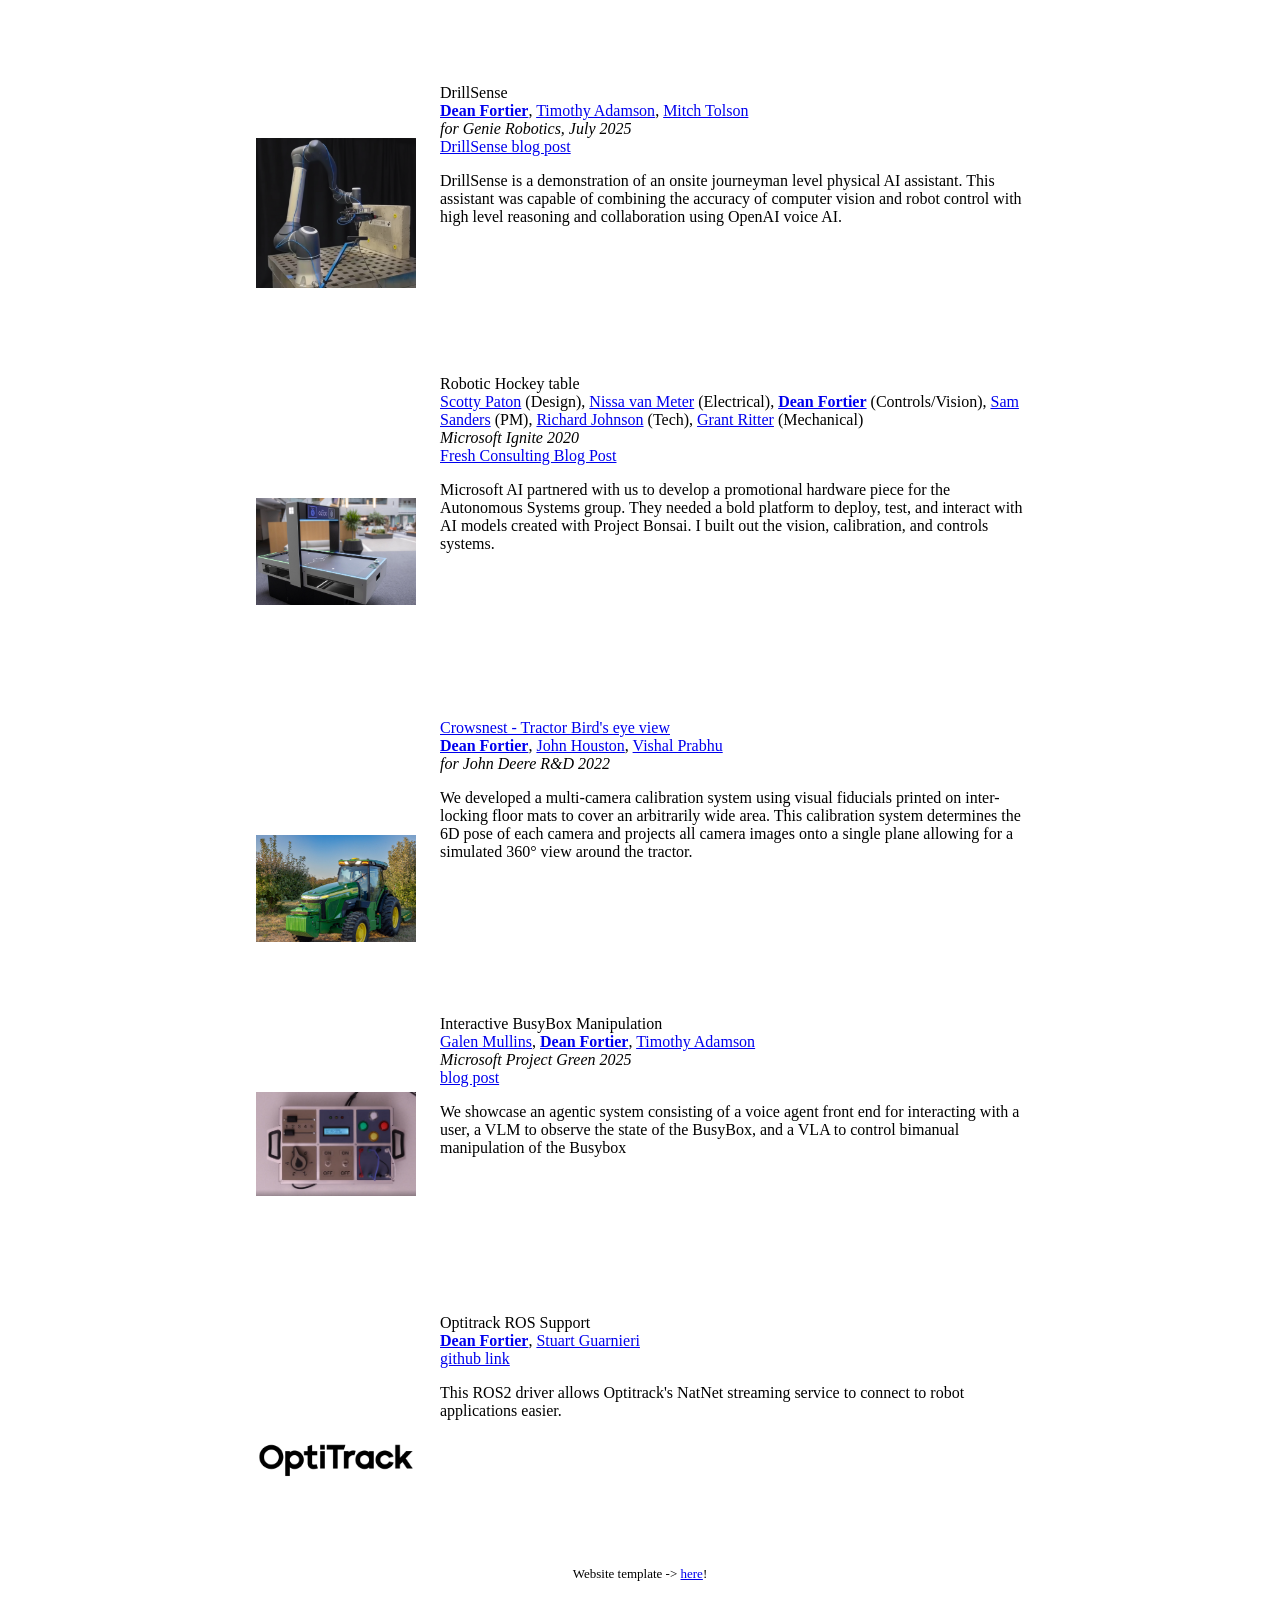
==== commit c7b0ff43: "Add FlowDAgger research project entry - Added FlowDAgger as first entry in Research Portfolio - Down" ====
--- a/index.html
+++ b/index.html
@@ -51,6 +51,42 @@
           </tbody></table>
           <table style="width:100%;border:0px;border-spacing:0px 10px;border-collapse:separate;margin-right:auto;margin-left:auto;"><tbody>
 
+    <tr>
+      <td style="padding:16px;width:20%;vertical-align:middle">
+        <a href="https://microsoft.github.io/FlowDAgger/">
+          <img src='images/flowdagger_overview.png' width="160" style="object-fit: cover;" alt="FlowDAgger overview">
+        </a>
+      </td>
+      <td style="padding:8px;width:80%;vertical-align:middle">
+        <a href="https://microsoft.github.io/FlowDAgger/">
+          <span class="papertitle">FlowDAgger: Human-in-the-Loop Adaptation of Generative Robot Policies in Latent Space</span>
+        </a>
+        <br>
+        <a href="https://www.mmurray.com/">Michael Murray</a>,
+        <a href="https://scholar.google.com/citations?user=ckrkok8AAAAJ&hl">Daphne Chen</a>,
+        <a href="https://www.linkedin.com/in/simran-bagaria-12bb79246/">Simran Bagaria</a>,
+        <a href="https://www.linkedin.com/in/deanfortier/"><strong>Dean Fortier</strong></a>,
+        <a href="https://tesshellebrekers.com/">Tess Hellebrekers</a>,
+        <a href="https://www.linkedin.com/in/galen-mullins-b077a66a/">Galen Mullins</a>,
+        <a href="https://www.linkedin.com/in/harshavardhan-reddy18/">Harshavardhan Gajarla</a>,
+        <a href="https://www.oiermees.com/">Oier Mees</a>,
+        <a href="https://www.mayacakmak.io/home">Maya Cakmak</a>,
+        <a href="https://www.microsoft.com/en-us/research/people/akolobov/">Andrey Kolobov</a>
+        <br>
+        <em>arXiv</em>, 2026
+        <br>
+        <a href="https://microsoft.github.io/FlowDAgger/">project page</a>
+        /
+        <a href="https://arxiv.org/abs/2607.08877">arXiv</a>
+        /
+        <a href="https://github.com/microsoft/FlowDAgger">code</a>
+        <p></p>
+        <p>
+        FlowDAgger adapts frozen generative robot policies from human corrections without modifying base model weights. Using action inversion to map corrections into noise space, a lightweight latent policy steers frozen flow-matching and diffusion policies &mdash; preserving pretrained skills while achieving +0.25 mean success rate gains over frozen baselines with only a handful of interventions.
+        </p>
+      </td>
+    </tr>
+
 <tr onmouseout="rhoalpha_stop()" onmouseover="rhoalpha_start()">
       <td style="padding:16px;width:20%;vertical-align:middle">
         <a href="https://www.microsoft.com/en-us/research/story/advancing-ai-for-the-physical-world/">
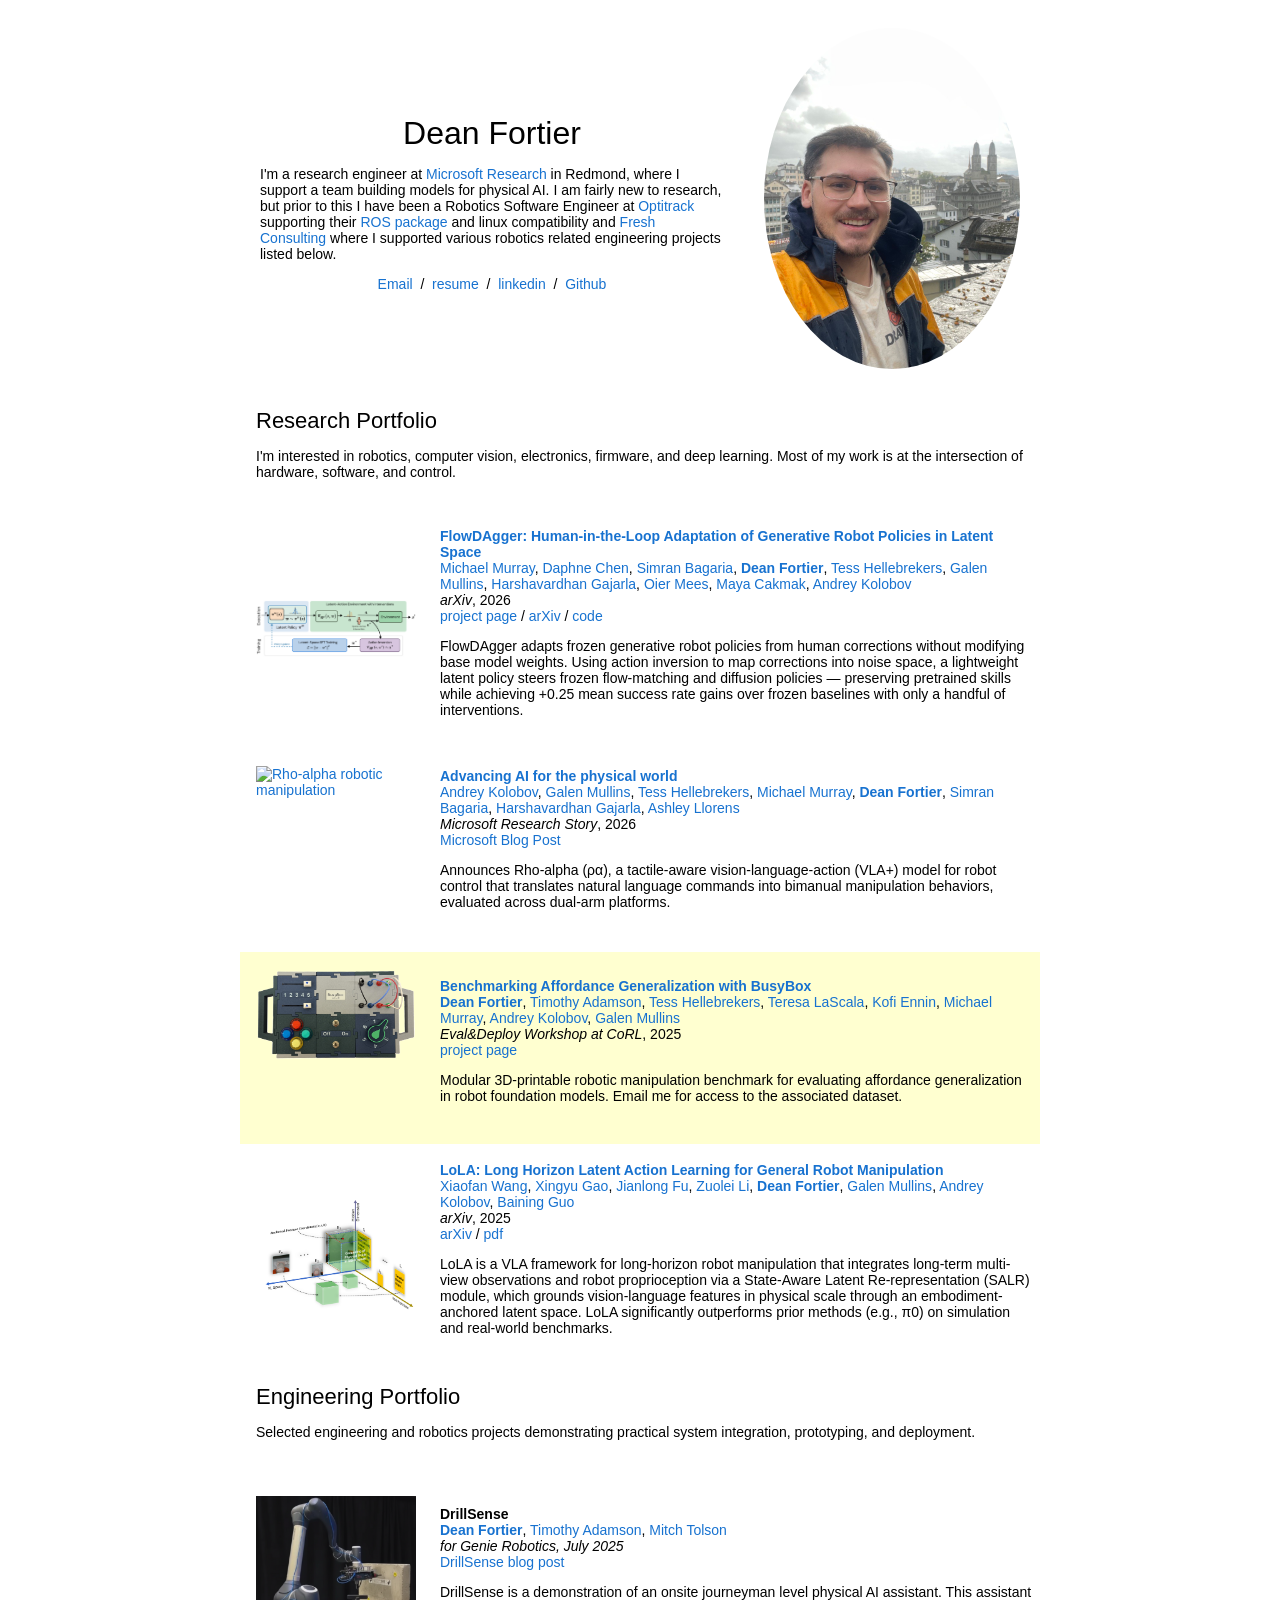
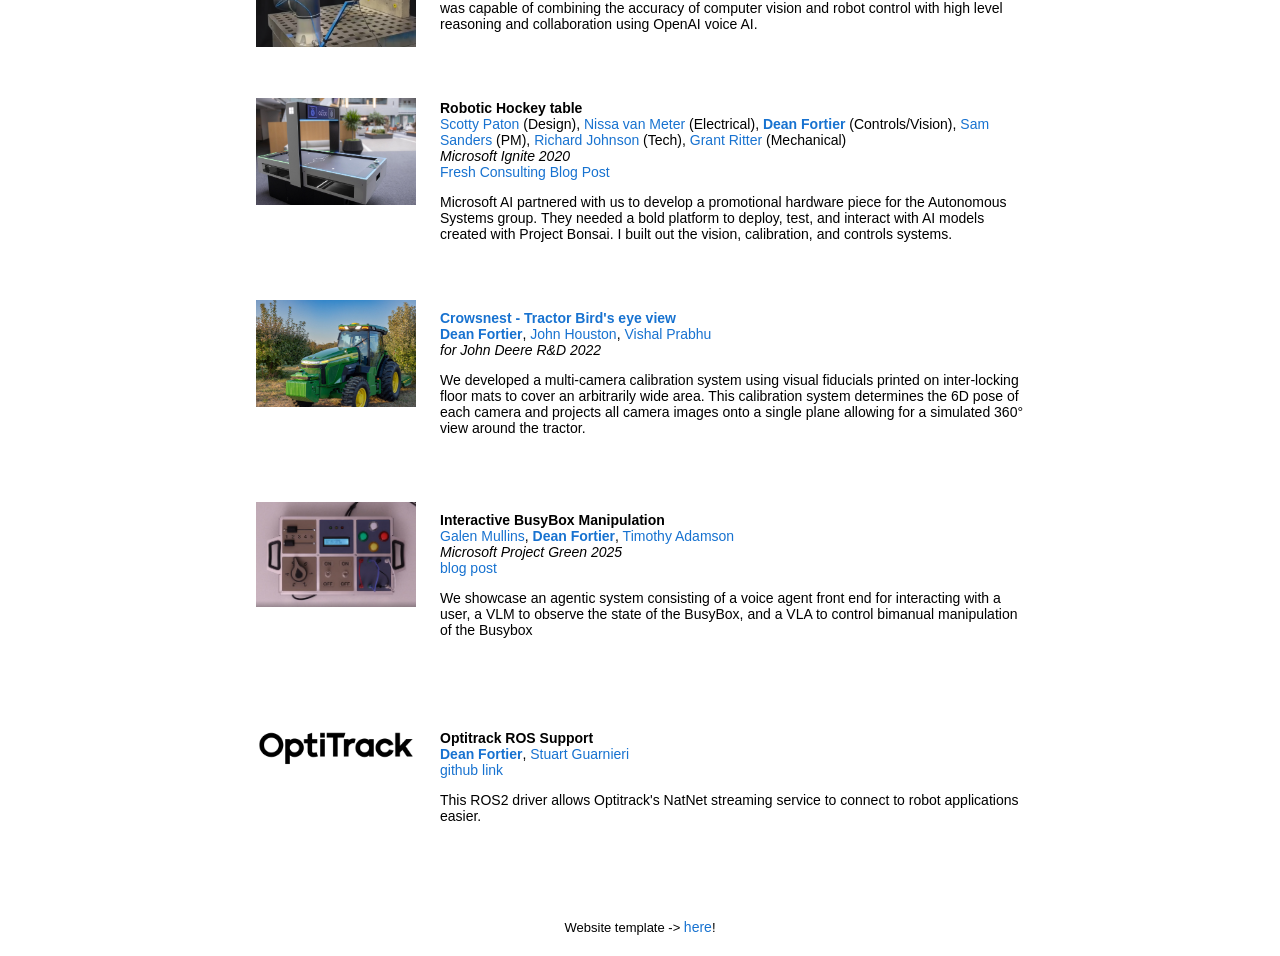
==== commit a234580e: "Highlight BusyBox publication row Add tr.highlight rule to stylesheet and mark BusyBox entry as high" ====
--- a/index.html
+++ b/index.html
@@ -137,7 +137,7 @@
       </td>
     </tr>
 
-<tr onmouseout="busybox_stop()" onmouseover="busybox_start()">
+<tr onmouseout="busybox_stop()" onmouseover="busybox_start()" class="highlight">
       <td style="padding:16px;width:20%;vertical-align:middle">
         <div class="one">
           <div class="two" id='busybox_image'>
--- a/stylesheet.css
+++ b/stylesheet.css
@@ -0,0 +1,146 @@
+/* latin-ext */
+@font-face {
+  font-family: 'Lato';
+  font-style: italic;
+  font-weight: 400;
+  src: local('Lato Italic'), local('Lato-Italic'), url(https://fonts.gstatic.com/s/lato/v15/S6u8w4BMUTPHjxsAUi-qNiXg7eU0.woff2) format('woff2');
+  unicode-range: U+0100-024F, U+0259, U+1E00-1EFF, U+2020, U+20A0-20AB, U+20AD-20CF, U+2113, U+2C60-2C7F, U+A720-A7FF;
+}
+/* latin */
+@font-face {
+  font-family: 'Lato';
+  font-style: italic;
+  font-weight: 400;
+  src: local('Lato Italic'), local('Lato-Italic'), url(https://fonts.gstatic.com/s/lato/v15/S6u8w4BMUTPHjxsAXC-qNiXg7Q.woff2) format('woff2');
+  unicode-range: U+0000-00FF, U+0131, U+0152-0153, U+02BB-02BC, U+02C6, U+02DA, U+02DC, U+2000-206F, U+2074, U+20AC, U+2122, U+2191, U+2193, U+2212, U+2215, U+FEFF, U+FFFD;
+}
+/* latin-ext */
+@font-face {
+  font-family: 'Lato';
+  font-style: italic;
+  font-weight: 700;
+  src: local('Lato Bold Italic'), local('Lato-BoldItalic'), url(https://fonts.gstatic.com/s/lato/v15/S6u_w4BMUTPHjxsI5wq_FQftx9897sxZ.woff2) format('woff2');
+  unicode-range: U+0100-024F, U+0259, U+1E00-1EFF, U+2020, U+20A0-20AB, U+20AD-20CF, U+2113, U+2C60-2C7F, U+A720-A7FF;
+}
+/* latin */
+@font-face {
+  font-family: 'Lato';
+  font-style: italic;
+  font-weight: 700;
+  src: local('Lato Bold Italic'), local('Lato-BoldItalic'), url(https://fonts.gstatic.com/s/lato/v15/S6u_w4BMUTPHjxsI5wq_Gwftx9897g.woff2) format('woff2');
+  unicode-range: U+0000-00FF, U+0131, U+0152-0153, U+02BB-02BC, U+02C6, U+02DA, U+02DC, U+2000-206F, U+2074, U+20AC, U+2122, U+2191, U+2193, U+2212, U+2215, U+FEFF, U+FFFD;
+}
+/* latin-ext */
+@font-face {
+  font-family: 'Lato';
+  font-style: normal;
+  font-weight: 400;
+  src: local('Lato Regular'), local('Lato-Regular'), url(https://fonts.gstatic.com/s/lato/v15/S6uyw4BMUTPHjxAwXiWtFCfQ7A.woff2) format('woff2');
+  unicode-range: U+0100-024F, U+0259, U+1E00-1EFF, U+2020, U+20A0-20AB, U+20AD-20CF, U+2113, U+2C60-2C7F, U+A720-A7FF;
+}
+/* latin */
+@font-face {
+  font-family: 'Lato';
+  font-style: normal;
+  font-weight: 400;
+  src: local('Lato Regular'), local('Lato-Regular'), url(https://fonts.gstatic.com/s/lato/v15/S6uyw4BMUTPHjx4wXiWtFCc.woff2) format('woff2');
+  unicode-range: U+0000-00FF, U+0131, U+0152-0153, U+02BB-02BC, U+02C6, U+02DA, U+02DC, U+2000-206F, U+2074, U+20AC, U+2122, U+2191, U+2193, U+2212, U+2215, U+FEFF, U+FFFD;
+}
+/* latin-ext */
+@font-face {
+  font-family: 'Lato';
+  font-style: normal;
+  font-weight: 700;
+  src: local('Lato Bold'), local('Lato-Bold'), url(https://fonts.gstatic.com/s/lato/v15/S6u9w4BMUTPHh6UVSwaPGQ3q5d0N7w.woff2) format('woff2');
+  unicode-range: U+0100-024F, U+0259, U+1E00-1EFF, U+2020, U+20A0-20AB, U+20AD-20CF, U+2113, U+2C60-2C7F, U+A720-A7FF;
+}
+/* latin */
+@font-face {
+  font-family: 'Lato';
+  font-style: normal;
+  font-weight: 700;
+  src: local('Lato Bold'), local('Lato-Bold'), url(https://fonts.gstatic.com/s/lato/v15/S6u9w4BMUTPHh6UVSwiPGQ3q5d0.woff2) format('woff2');
+  unicode-range: U+0000-00FF, U+0131, U+0152-0153, U+02BB-02BC, U+02C6, U+02DA, U+02DC, U+2000-206F, U+2074, U+20AC, U+2122, U+2191, U+2193, U+2212, U+2215, U+FEFF, U+FFFD;
+}
+
+a {
+  color: #1772d0;
+  text-decoration: none;
+}
+
+a:focus,
+a:hover {
+  color: #f09228;
+  text-decoration: none;
+}
+
+body,
+td,
+th,
+tr,
+p,
+a {
+  font-family: 'Lato', Verdana, Helvetica, sans-serif;
+  font-size: 14px;
+}
+
+strong {
+  font-family: 'Lato', Verdana, Helvetica, sans-serif;
+  font-size: 14px;
+}
+
+h2 {
+  margin: 0;
+  font-weight: normal;
+  font-family: 'Lato', Verdana, Helvetica, sans-serif;
+  font-size: 22px;
+}
+
+.papertitle {
+  font-family: 'Lato', Verdana, Helvetica, sans-serif;
+  font-size: 14px;
+  font-weight: 700;
+}
+
+.name {
+  padding-top: 20px;
+  margin: 0;
+  font-family: 'Lato', Verdana, Helvetica, sans-serif;
+  font-size: 32px;
+}
+
+.one {
+  width: 160px;
+  height: 160px;
+  position: relative;
+}
+
+.two {
+  width: 160px;
+  height: 160px;
+  position: absolute;
+  transition: opacity .2s ease-in-out;
+  -moz-transition: opacity .2s ease-in-out;
+  -webkit-transition: opacity .2s ease-in-out;
+}
+
+.fade {
+  transition: opacity .2s ease-in-out;
+  -moz-transition: opacity .2s ease-in-out;
+  -webkit-transition: opacity .2s ease-in-out;
+}
+
+span.highlight {
+  background-color: #ffffd0;
+}
+
+tr.highlight {
+  background-color: #ffffd0;
+}
+
+.colored-box {
+    color: black;
+    padding: 20px;
+    display: inline-block;
+    border-radius: 10px;
+}
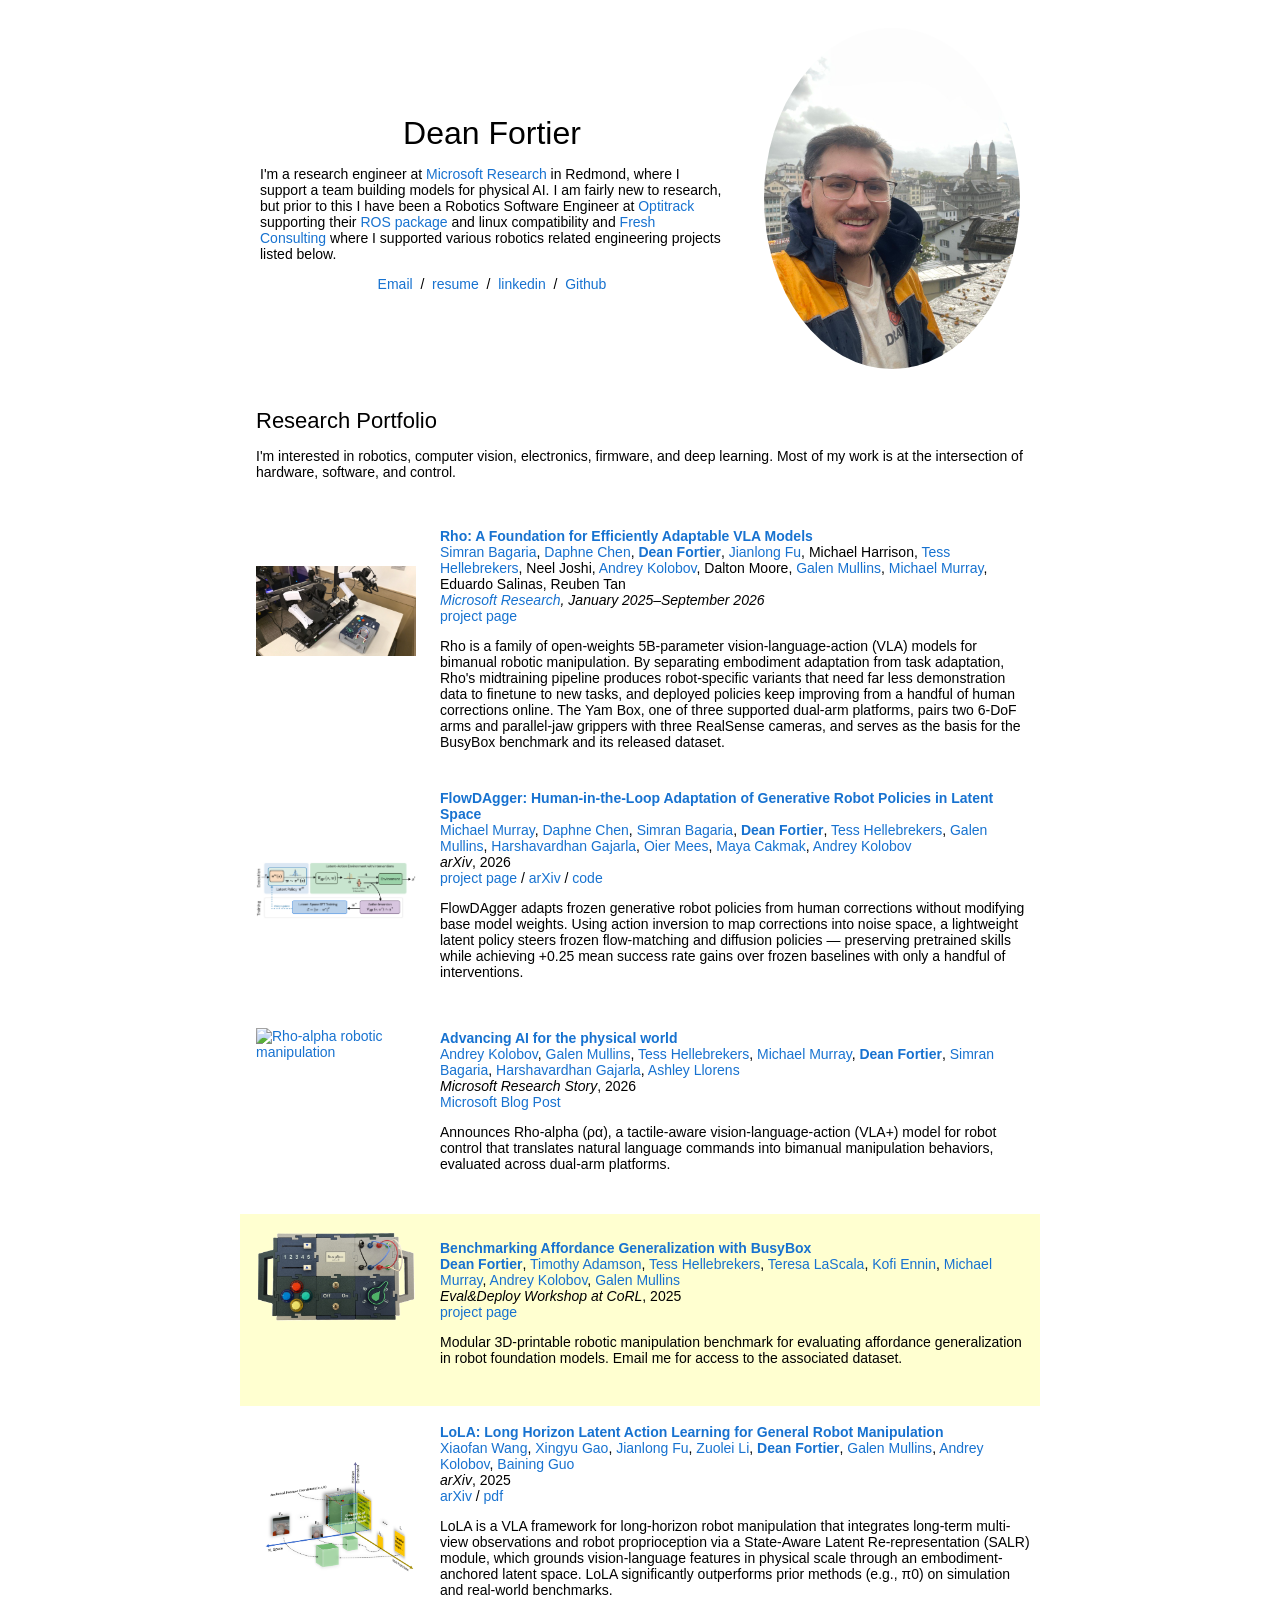
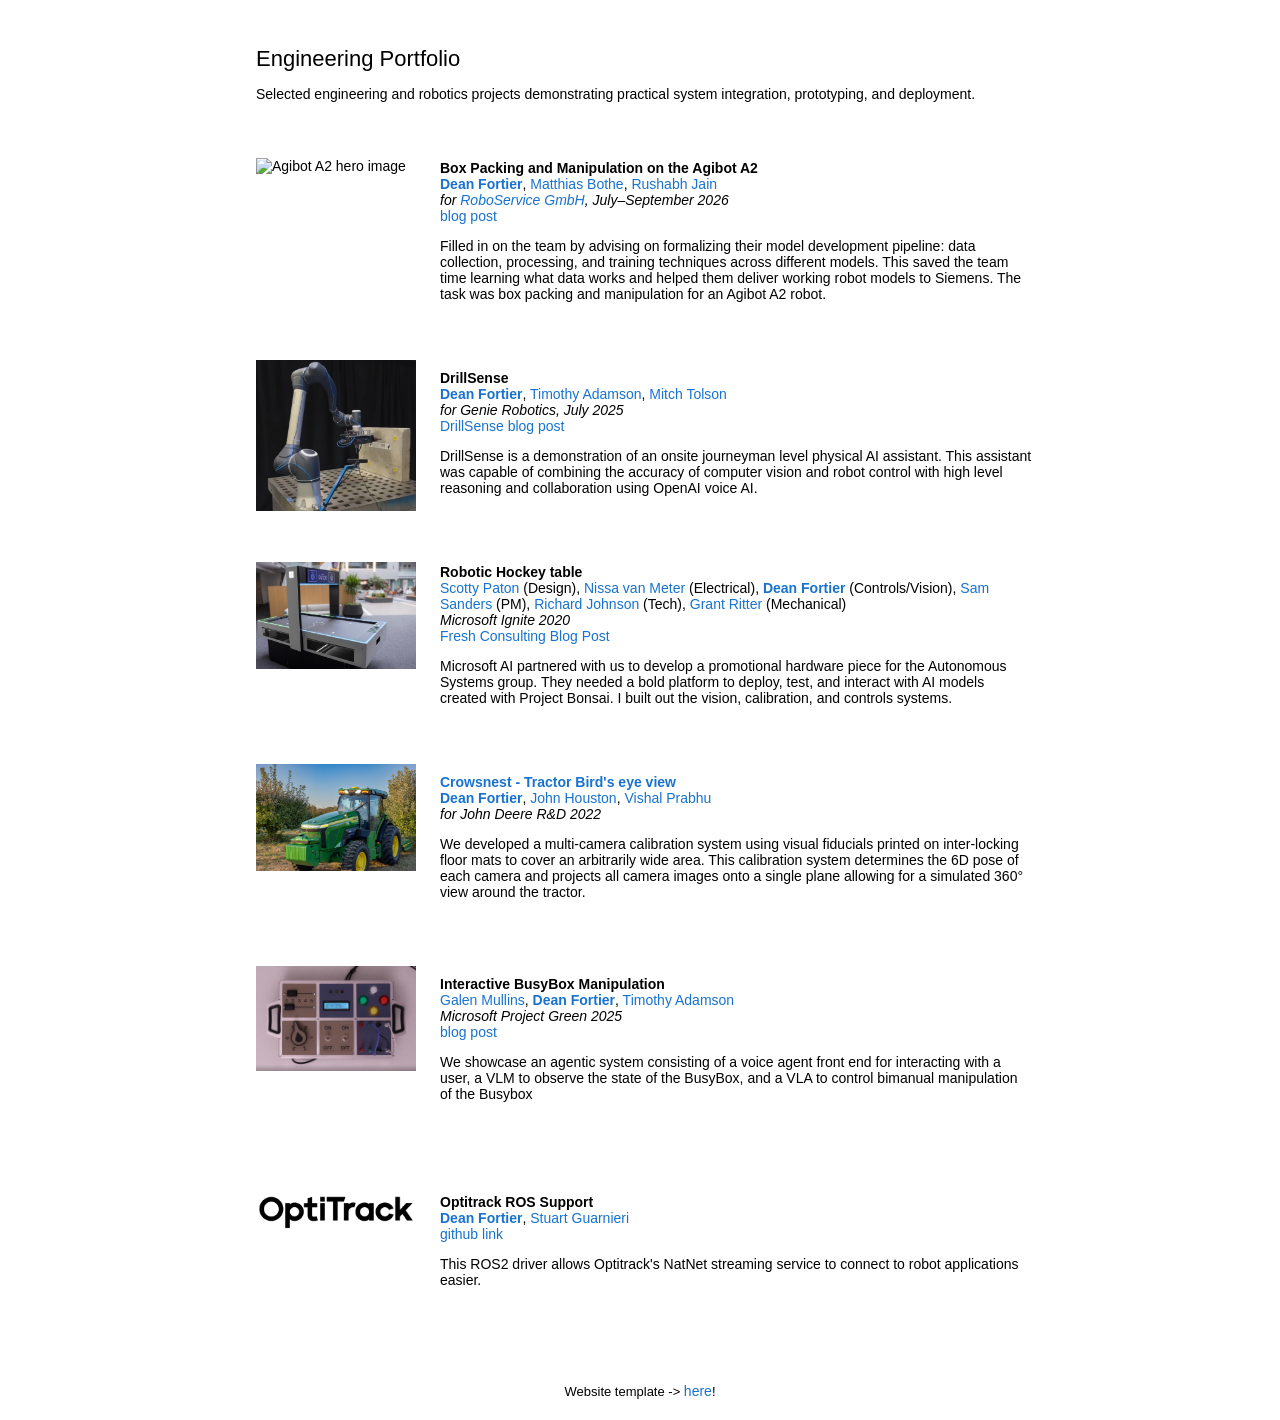
==== commit 0b3d0a26: "Add Rho and Agibot A2 portfolio entries" ====
--- a/index.html
+++ b/index.html
@@ -51,6 +51,59 @@
           </tbody></table>
           <table style="width:100%;border:0px;border-spacing:0px 10px;border-collapse:separate;margin-right:auto;margin-left:auto;"><tbody>
 
+    <tr onmouseout="rho_stop()" onmouseover="rho_start()">
+      <td style="padding:16px;width:20%;vertical-align:middle">
+        <div class="one">
+          <div class="two" id='rho_image'>
+            <video width="160" height="90" muted autoplay loop style="object-fit: cover;">
+              <source src="images/yambox-sizzle.mp4" type="video/mp4">
+              Your browser does not support the video tag.
+            </video>
+          </div>
+          <img id="rho_hero" src='images/yam_box.jpg' width="160" alt="Rho Yam Box hero image">
+        </div>
+        <script type="text/javascript">
+          function rho_start() {
+            document.getElementById('rho_image').style.opacity = "1";
+            document.getElementById('rho_hero').style.opacity = "0";
+          }
+
+          function rho_stop() {
+            document.getElementById('rho_image').style.opacity = "0";
+            document.getElementById('rho_hero').style.opacity = "1";
+          }
+          rho_stop();
+        </script>
+      </td>
+      <td style="padding:8px;width:80%;vertical-align:middle">
+        <a href="https://microsoft.github.io/rhobotics/">
+          <span class="papertitle">Rho: A Foundation for Efficiently Adaptable VLA Models</span>
+        </a>
+        <br>
+        <a href="https://www.linkedin.com/in/simran-bagaria-12bb79246/">Simran Bagaria</a>,
+        <a href="https://scholar.google.com/citations?user=ckrkok8AAAAJ&hl">Daphne Chen</a>,
+        <a href="https://www.linkedin.com/in/deanfortier/"><strong>Dean Fortier</strong></a>,
+        <a href="https://arxiv.org/search/cs?searchtype=author&query=Fu,+J">Jianlong Fu</a>,
+        Michael Harrison,
+        <a href="https://tesshellebrekers.com/">Tess Hellebrekers</a>,
+        Neel Joshi,
+        <a href="https://www.microsoft.com/en-us/research/people/akolobov/">Andrey Kolobov</a>,
+        Dalton Moore,
+        <a href="https://www.linkedin.com/in/galen-mullins-b077a66a/">Galen Mullins</a>,
+        <a href="https://www.mmurray.com/">Michael Murray</a>,
+        Eduardo Salinas,
+        Reuben Tan
+        <br>
+        <em><a href="https://www.microsoft.com/en-us/research/lab/microsoft-research-ai/">Microsoft Research</a>, January 2025&ndash;September 2026</em>
+        <br>
+        <a href="https://microsoft.github.io/rhobotics/">project page</a>
+        <p></p>
+        <p>
+        Rho is a family of open-weights 5B-parameter vision-language-action (VLA) models for bimanual robotic manipulation. By separating embodiment adaptation from task adaptation, Rho's midtraining pipeline produces robot-specific variants that need far less demonstration data to finetune to new tasks, and deployed policies keep improving from a handful of human corrections online. The Yam Box, one of three supported dual-arm platforms, pairs two 6-DoF arms and parallel-jaw grippers with three RealSense cameras, and serves as the basis for the BusyBox benchmark and its released dataset.
+        </p>
+      </td>
+    </tr>
+
     <tr>
       <td style="padding:16px;width:20%;vertical-align:middle">
         <a href="https://microsoft.github.io/FlowDAgger/">
@@ -225,6 +278,47 @@
       </td>
     </tr>
 
+    <tr onmouseout="agibot_stop()" onmouseover="agibot_start()">
+      <td style="padding:16px;width:20%;vertical-align:middle">
+        <div class="one">
+          <div class="two" id='agibot_image'>
+            <video width="160" height="90" muted autoplay loop style="object-fit: cover;">
+              <source src="images/pi05_success_combined.mp4" type="video/mp4">
+              Your browser does not support the video tag.
+            </video>
+          </div>
+          <img id="agibot_hero" src='images/agibot_a2.webp' width="160" alt="Agibot A2 hero image">
+        </div>
+        <script type="text/javascript">
+          function agibot_start() {
+            document.getElementById('agibot_image').style.opacity = "1";
+            document.getElementById('agibot_hero').style.opacity = "0";
+          }
+
+          function agibot_stop() {
+            document.getElementById('agibot_image').style.opacity = "0";
+            document.getElementById('agibot_hero').style.opacity = "1";
+          }
+          agibot_stop();
+        </script>
+      </td>
+      <td style="padding:8px;width:80%;vertical-align:middle">
+        <span class="papertitle">Box Packing and Manipulation on the Agibot A2</span>
+        <br>
+        <a href="https://www.linkedin.com/in/deanfortier/"><strong>Dean Fortier</strong></a>,
+        <a href="https://www.linkedin.com/in/matthias-bothe/">Matthias Bothe</a>,
+        <a href="https://www.linkedin.com/in/rushabh-jain-950153102/">Rushabh Jain</a>
+        <br>
+        <em>for <a href="https://roboservice.io/">RoboService GmbH</a>, July&ndash;September 2026</em>
+        <br>
+        <a href="blog_posts/agibot_box_packing.html">blog post</a>
+        <p></p>
+        <p>
+        Filled in on the team by advising on formalizing their model development pipeline: data collection, processing, and training techniques across different models. This saved the team time learning what data works and helped them deliver working robot models to Siemens. The task was box packing and manipulation for an Agibot A2 robot.
+        </p>
+      </td>
+    </tr>
+
     <tr onmouseout="drillsense_stop()" onmouseover="drillsense_start()">
       <td style="padding:16px;width:20%;vertical-align:middle">
         <div class="one">
@@ -425,7 +519,7 @@
         This ROS2 driver allows Optitrack's NatNet streaming service to connect to robot applications easier.
         </p>
       </td>
-    </tr>   
+    </tr>
           </tbody></table>
             <table style="width:100%;border:0px;border-spacing:0px;border-collapse:separate;margin-right:auto;margin-left:auto;"><tbody>
             <tr>
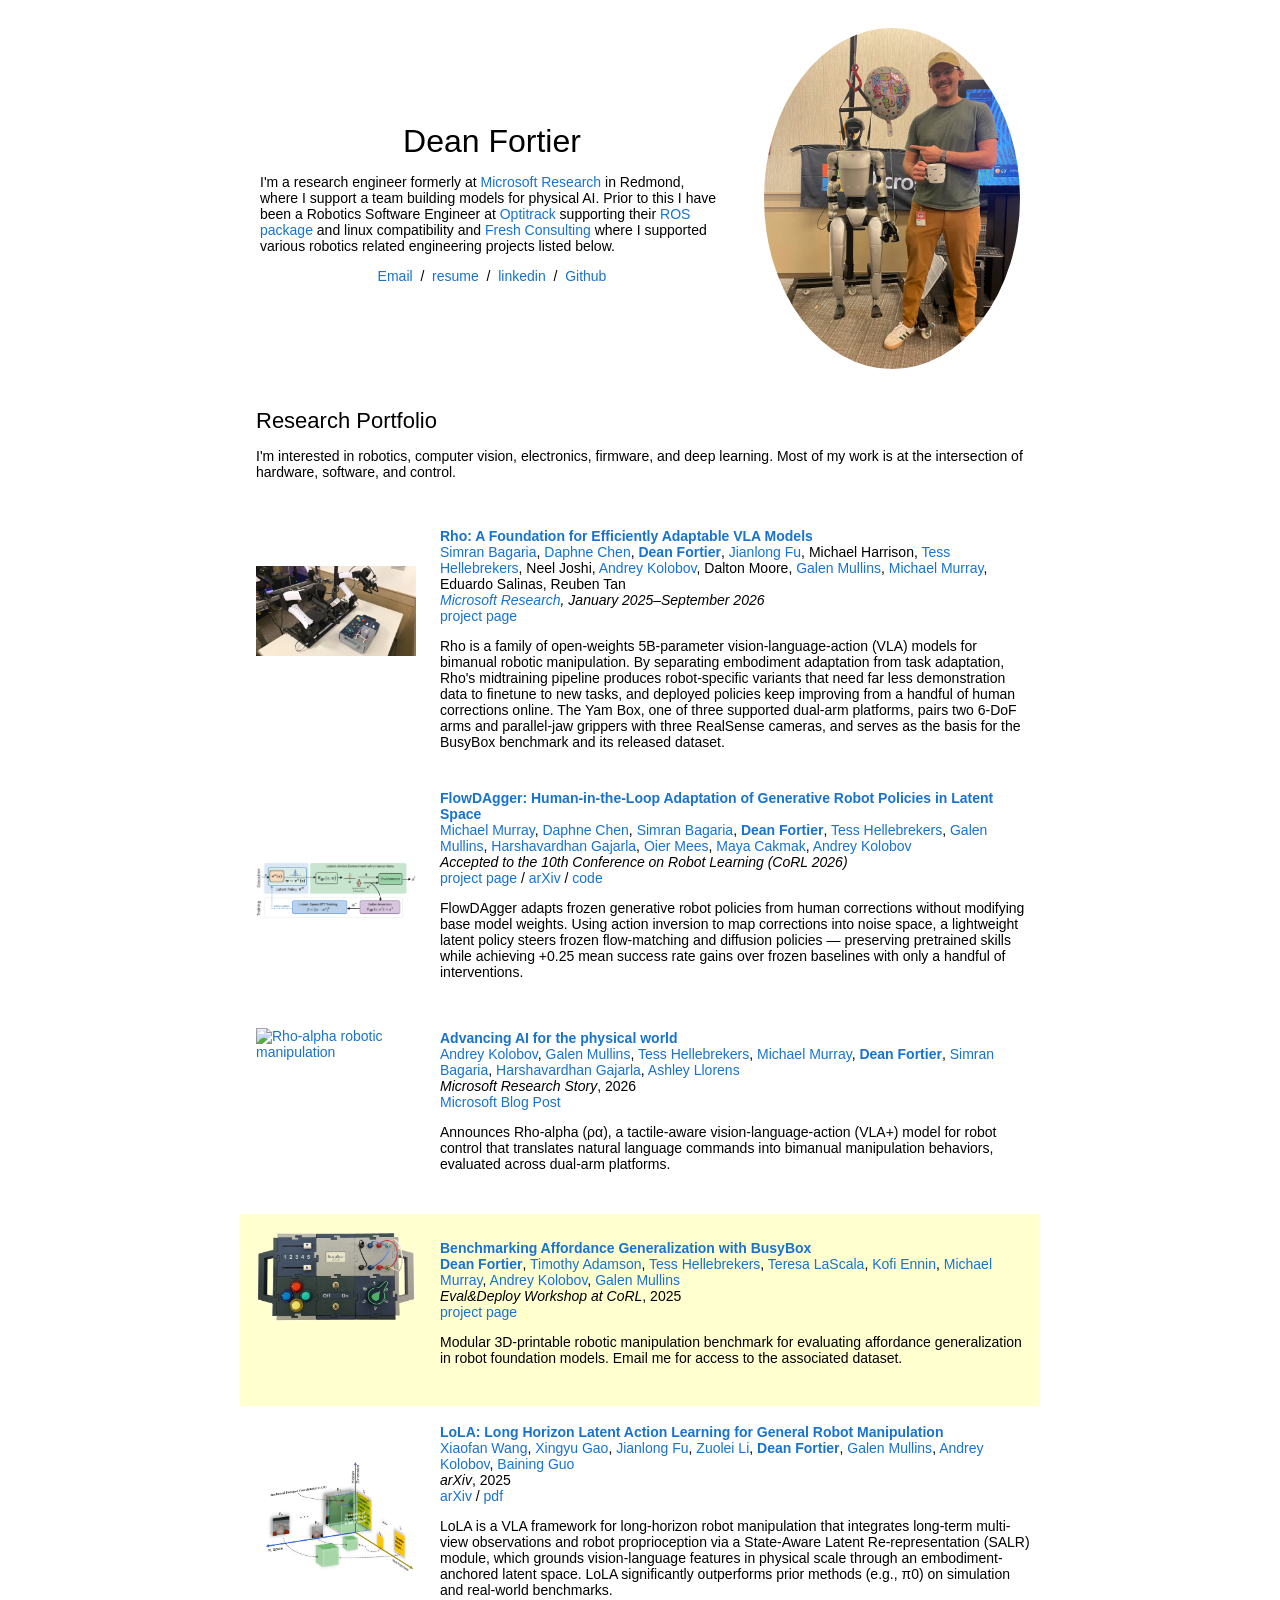
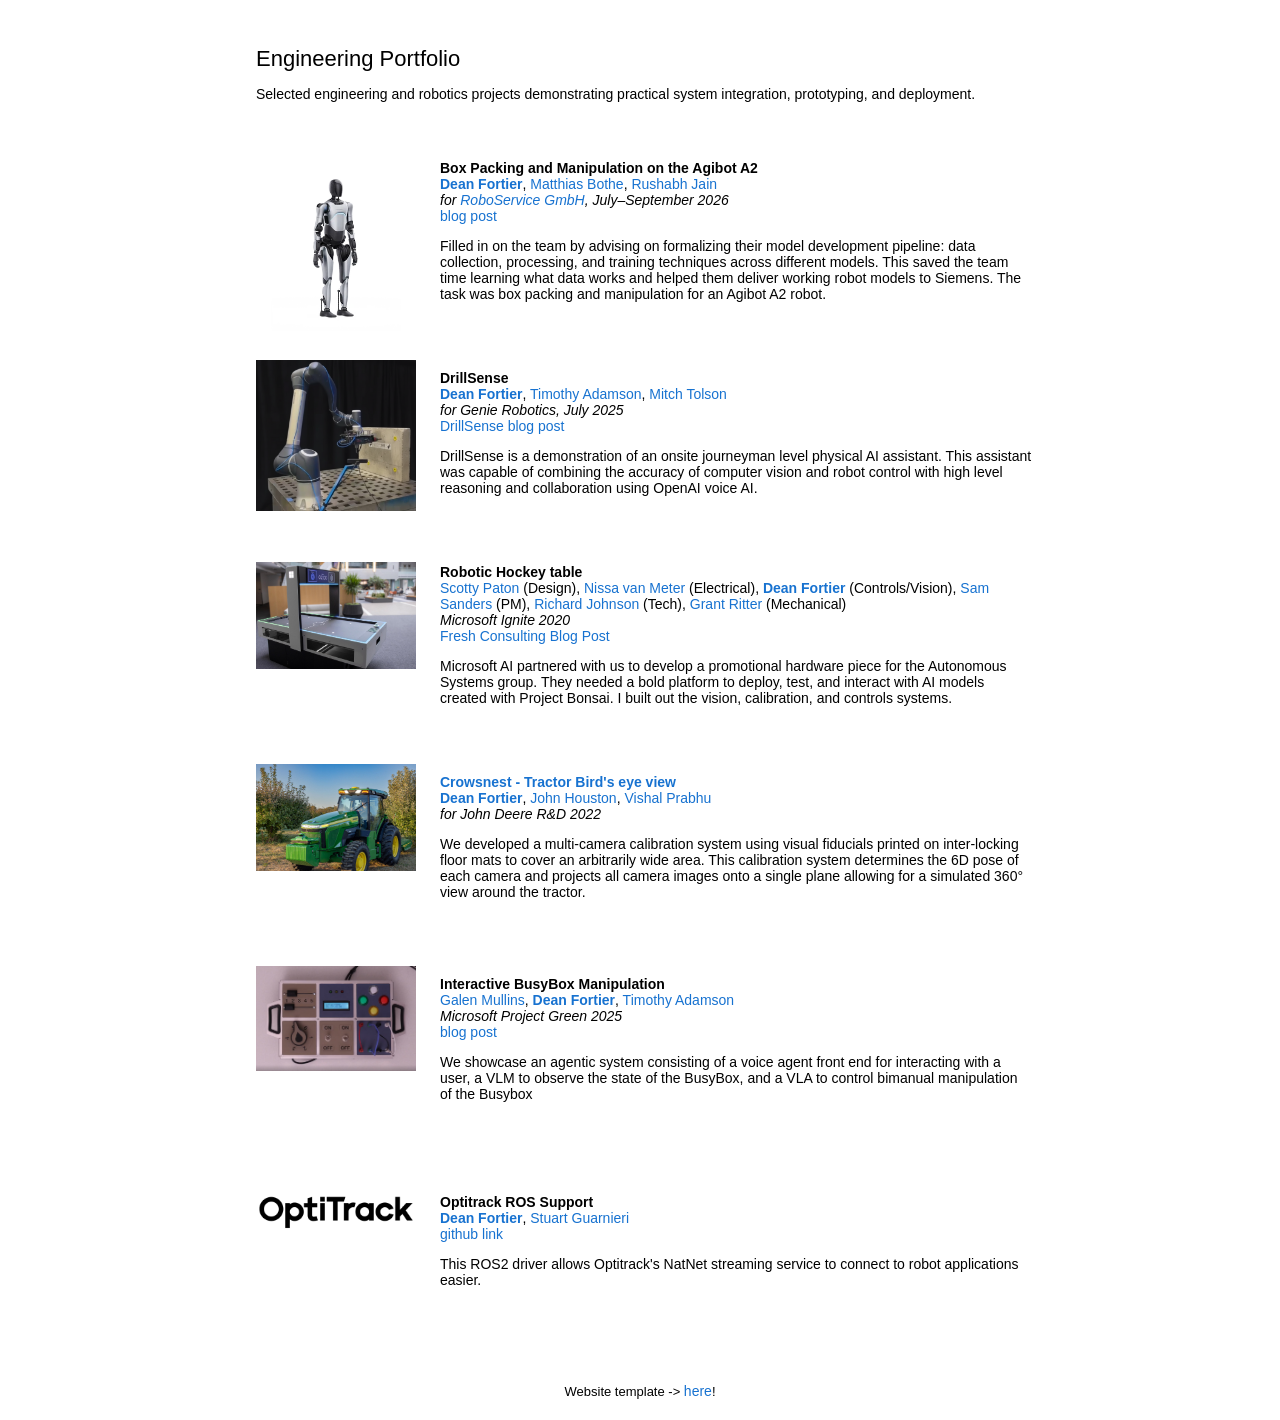
==== commit 4b49bc4f: "update employment history and publication details" ====
--- a/index.html
+++ b/index.html
@@ -23,8 +23,8 @@
                   Dean Fortier
                 </p>
                 <p>
-		I'm a research engineer at <a href="https://www.microsoft.com/en-us/research/lab/microsoft-research-ai/">Microsoft Research</a> in Redmond, where I support a team building models for physical AI.
-    I am fairly new to research, but prior to this I have been a Robotics Software Engineer at <a href="https://www.optitrack.com/">Optitrack</a> supporting their <a href="https://github.com/OptiTrack/mocap4ros2_optitrack">ROS package</a> and linux compatibility
+		I'm a research engineer formerly at <a href="https://www.microsoft.com/en-us/research/lab/microsoft-research-ai/">Microsoft Research</a> in Redmond, where I support a team building models for physical AI.
+    Prior to this I have been a Robotics Software Engineer at <a href="https://www.optitrack.com/">Optitrack</a> supporting their <a href="https://github.com/OptiTrack/mocap4ros2_optitrack">ROS package</a> and linux compatibility
     and <a href="https://www.freshconsulting.com/">Fresh Consulting</a> where I supported various robotics related engineering projects listed below.
                 </p>
                 <p style="text-align:center">
@@ -126,7 +126,7 @@
         <a href="https://www.mayacakmak.io/home">Maya Cakmak</a>,
         <a href="https://www.microsoft.com/en-us/research/people/akolobov/">Andrey Kolobov</a>
         <br>
-        <em>arXiv</em>, 2026
+        <em>Accepted to the 10th Conference on Robot Learning (CoRL 2026)</em>
         <br>
         <a href="https://microsoft.github.io/FlowDAgger/">project page</a>
         /
